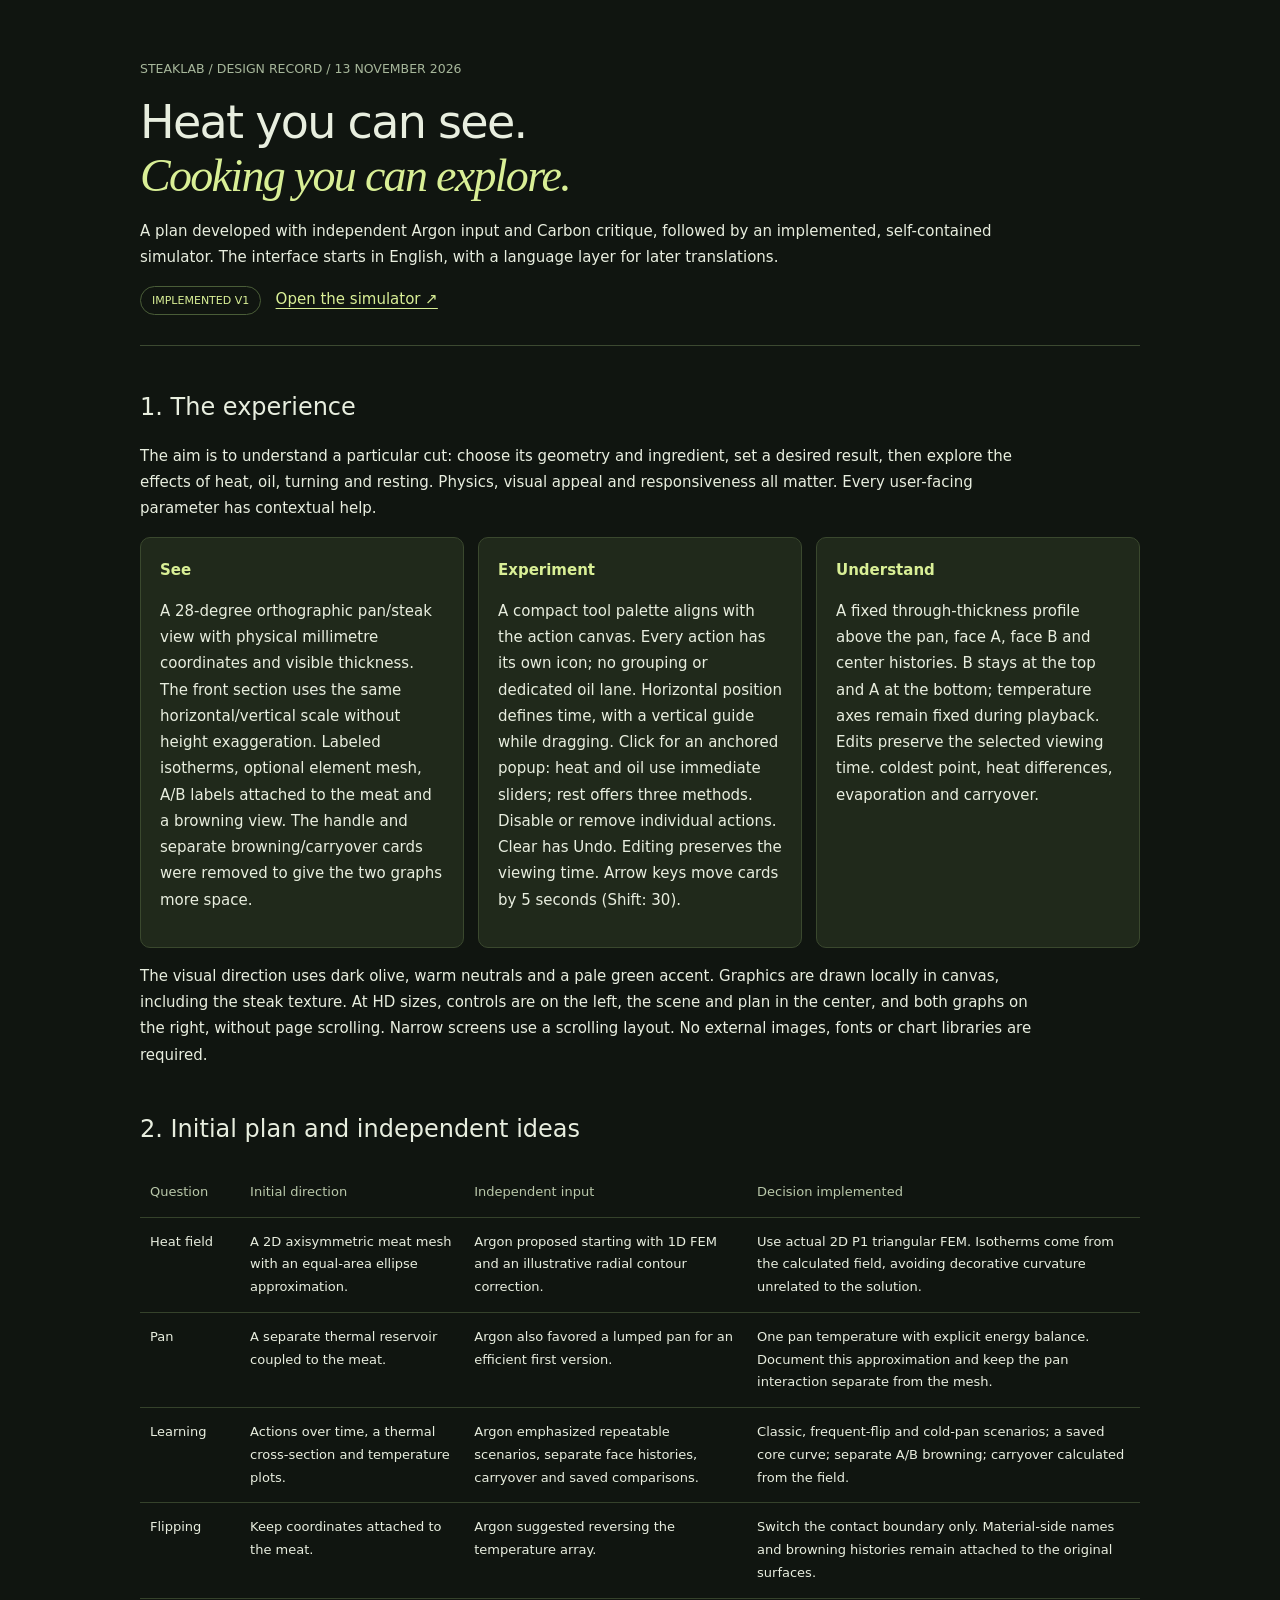
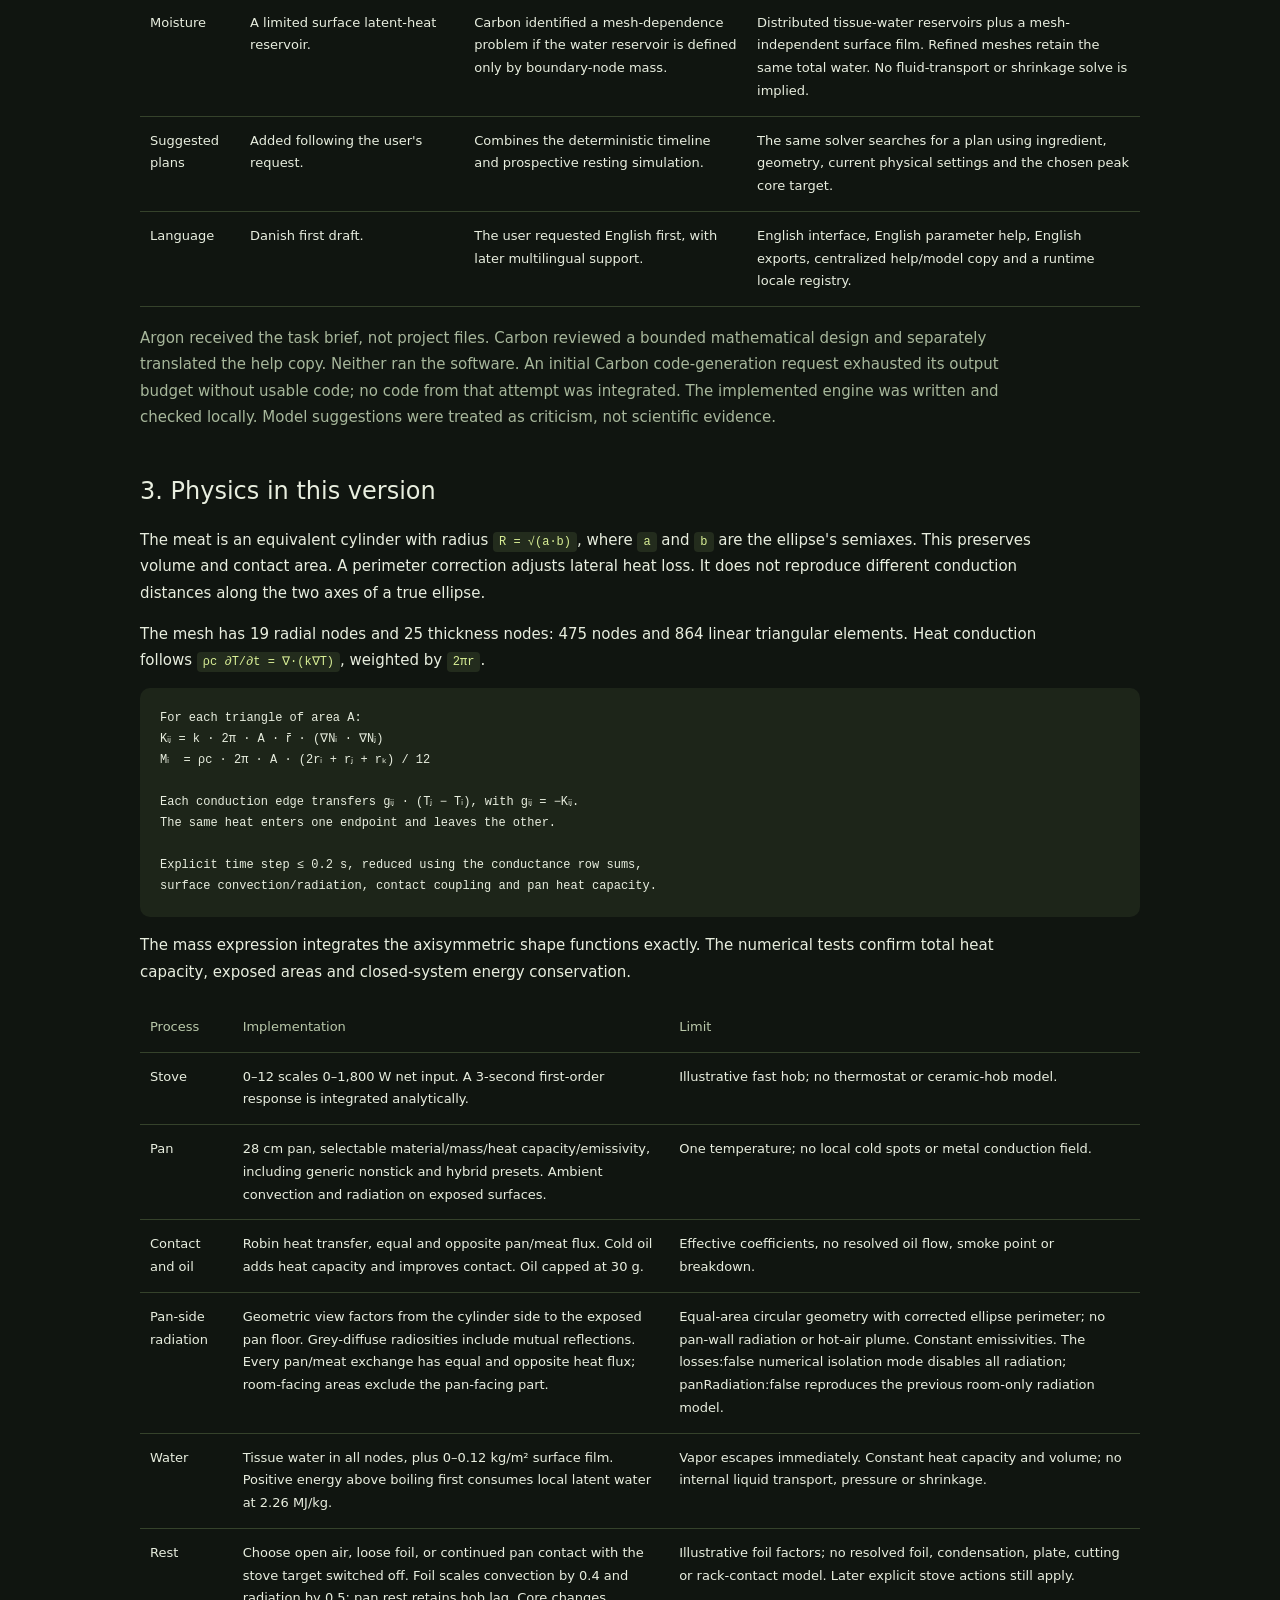
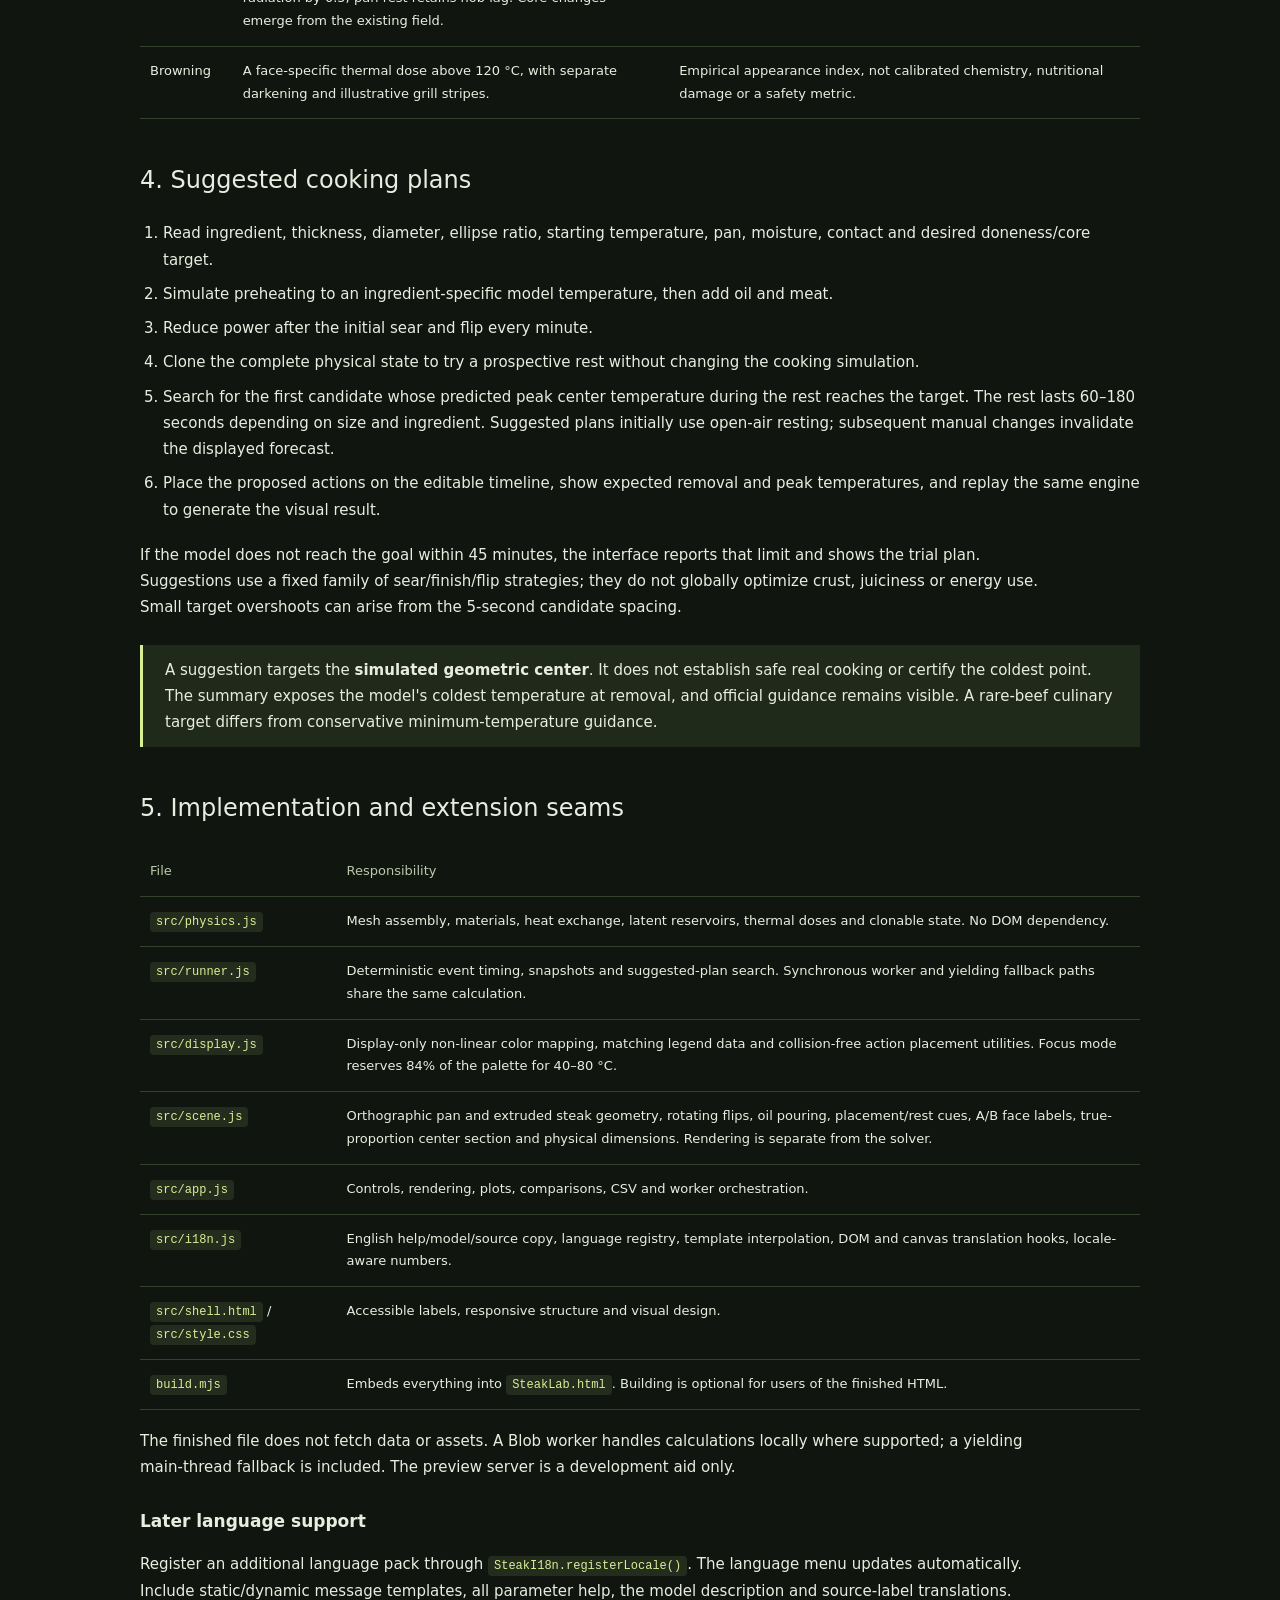
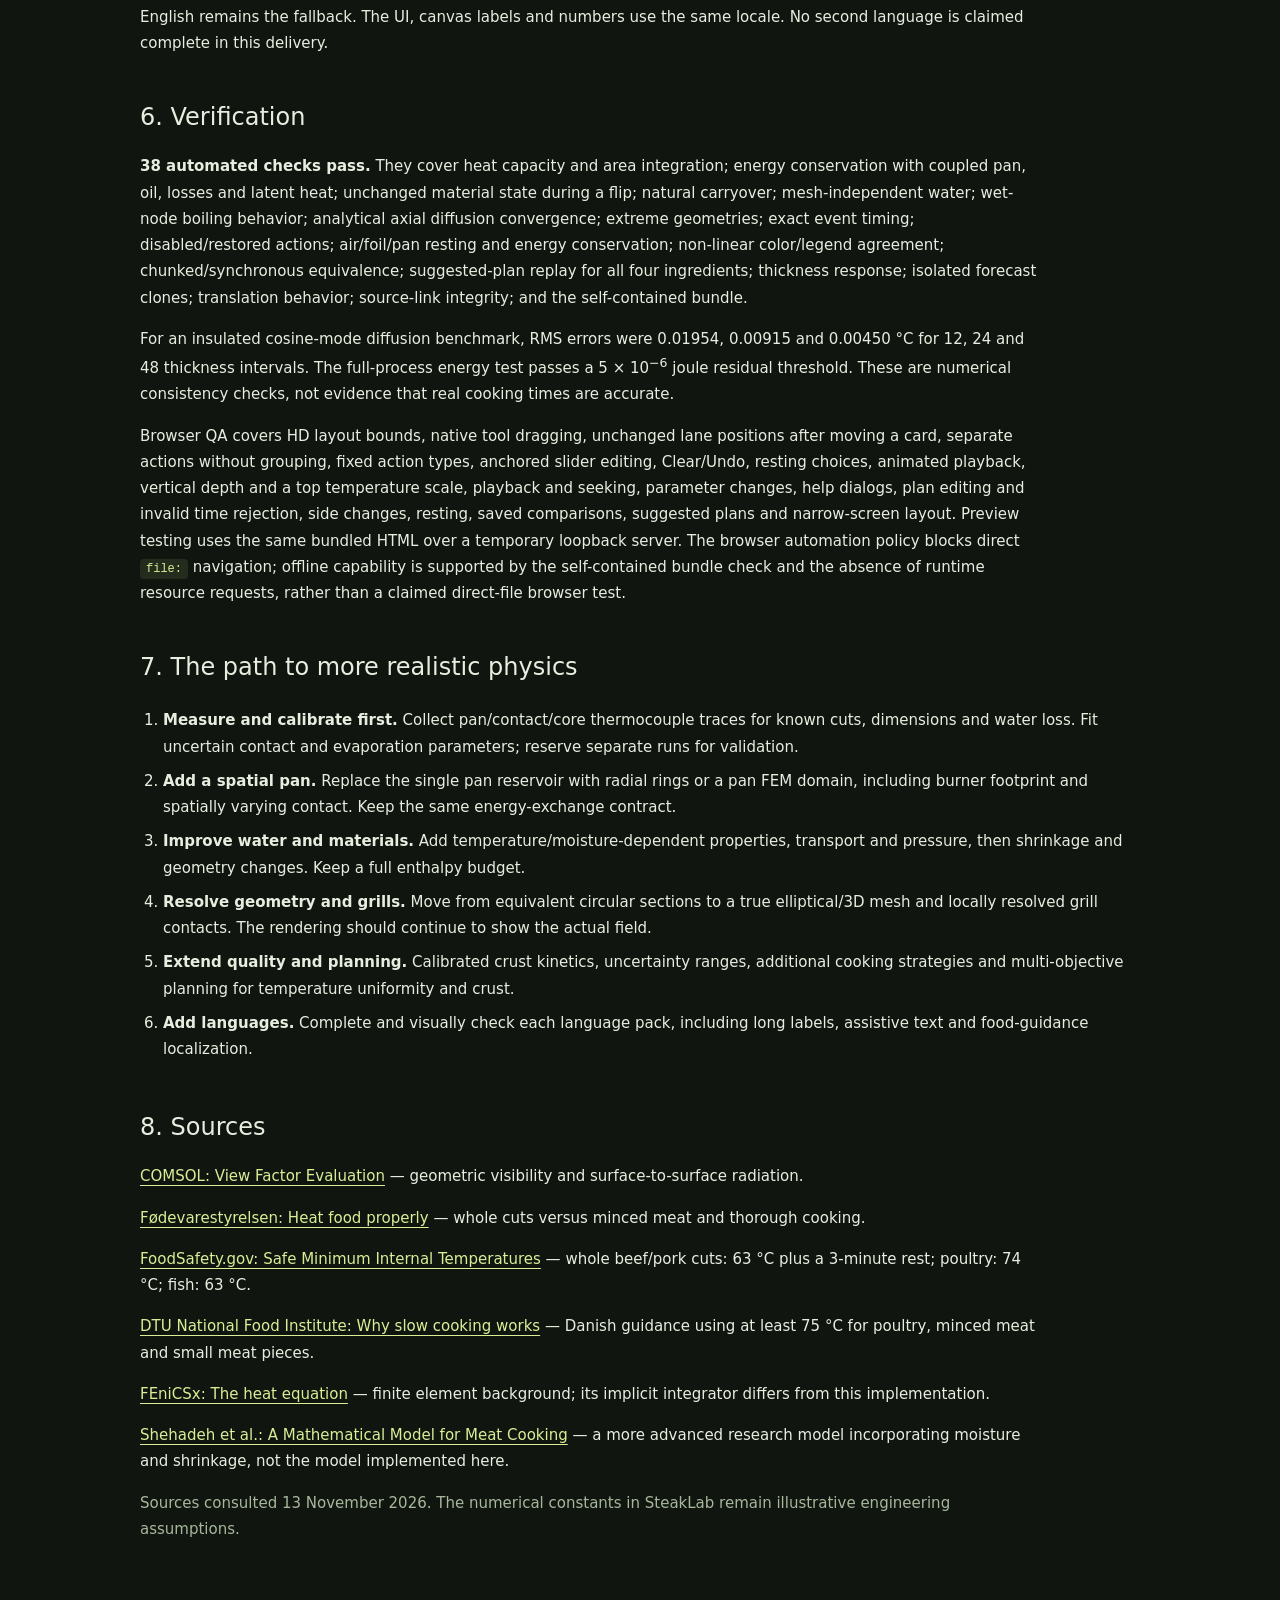
==== plan.html @ 3a6701ed "Publish SteakLab offline cooking simulator" ====
<!doctype html><html lang="en"><head><meta charset="utf-8"><meta name="viewport" content="width=device-width,initial-scale=1"><title>SteakLab — design and implementation plan</title><style>body{margin:0;background:#101510;color:#e8eedf;font:15px/1.75 system-ui,sans-serif}main{max-width:1000px;margin:auto;padding:55px 28px 80px}header{border-bottom:1px solid #3c4931;padding-bottom:30px;margin-bottom:35px}small,.muted{color:#a7b79b}h1{font-size:46px;line-height:1.15;font-weight:450;letter-spacing:-1.7px;margin:15px 0}h1 em{font-family:Georgia,serif;color:#d9ef96;font-weight:400}h2{margin:40px 0 12px;font-size:24px;font-weight:500}h3{font-size:17px;margin:26px 0 8px}a{color:#d9ef96;text-underline-offset:4px}p{max-width:900px}code{background:#232c1d;border-radius:4px;padding:3px 6px;color:#d9ef96;font-size:12px}pre{overflow:auto;background:#1d2519;padding:20px;border-radius:10px;font-size:12px}table{border-collapse:collapse;width:100%;margin:18px 0;font-size:13px}td,th{padding:13px 10px;border-bottom:1px solid #35422b;text-align:left;vertical-align:top}th{color:#b9c8aa;font-weight:500}ul,ol{padding-left:23px}li{padding:4px 0}.grid{display:grid;grid-template-columns:repeat(3,1fr);gap:14px}.tile{background:#20291b;border:1px solid #3a482e;border-radius:10px;padding:19px}.tile b{color:#d9ef96}.tag{display:inline-block;padding:4px 11px;border:1px solid #4a5d38;border-radius:20px;font-size:11px;color:#d9ef96}.callout{border-left:3px solid #d9ef96;padding:12px 22px;background:#202a1a;margin:24px 0}@media(max-width:650px){main{padding:30px 18px}h1{font-size:35px}.grid{grid-template-columns:1fr}table{font-size:11px}td,th{padding:10px 5px}}</style></head><body><main>
<header><small>STEAKLAB / DESIGN RECORD / 13 NOVEMBER 2026</small><h1>Heat you can see.<br><em>Cooking you can explore.</em></h1><p>A plan developed with independent Argon input and Carbon critique, followed by an implemented, self-contained simulator. The interface starts in English, with a language layer for later translations.</p><span class="tag">IMPLEMENTED V1</span> &nbsp; <a href="SteakLab.html">Open the simulator ↗</a></header>
<section><h2>1. The experience</h2><p>The aim is to understand a particular cut: choose its geometry and ingredient, set a desired result, then explore the effects of heat, oil, turning and resting. Physics, visual appeal and responsiveness all matter. Every user-facing parameter has contextual help.</p><div class="grid"><div class="tile"><b>See</b><p>A 28-degree orthographic pan/steak view with physical millimetre coordinates and visible thickness. The front section uses the same horizontal/vertical scale without height exaggeration. Labeled isotherms, optional element mesh, A/B labels attached to the meat and a browning view. The handle and separate browning/carryover cards were removed to give the two graphs more space.</p></div><div class="tile"><b>Experiment</b><p>A compact tool palette aligns with the action canvas. Every action has its own icon; no grouping or dedicated oil lane. Horizontal position defines time, with a vertical guide while dragging. Click for an anchored popup: heat and oil use immediate sliders; rest offers three methods. Disable or remove individual actions. Clear has Undo. Editing preserves the viewing time. Arrow keys move cards by 5 seconds (Shift: 30).</p></div><div class="tile"><b>Understand</b><p>A fixed through-thickness profile above the pan, face A, face B and center histories. B stays at the top and A at the bottom; temperature axes remain fixed during playback. Edits preserve the selected viewing time. coldest point, heat differences, evaporation and carryover.</p></div></div><p>The visual direction uses dark olive, warm neutrals and a pale green accent. Graphics are drawn locally in canvas, including the steak texture. At HD sizes, controls are on the left, the scene and plan in the center, and both graphs on the right, without page scrolling. Narrow screens use a scrolling layout. No external images, fonts or chart libraries are required.</p></section>
<section><h2>2. Initial plan and independent ideas</h2><table><thead><tr><th>Question</th><th>Initial direction</th><th>Independent input</th><th>Decision implemented</th></tr></thead><tbody><tr><td>Heat field</td><td>A 2D axisymmetric meat mesh with an equal-area ellipse approximation.</td><td>Argon proposed starting with 1D FEM and an illustrative radial contour correction.</td><td>Use actual 2D P1 triangular FEM. Isotherms come from the calculated field, avoiding decorative curvature unrelated to the solution.</td></tr><tr><td>Pan</td><td>A separate thermal reservoir coupled to the meat.</td><td>Argon also favored a lumped pan for an efficient first version.</td><td>One pan temperature with explicit energy balance. Document this approximation and keep the pan interaction separate from the mesh.</td></tr><tr><td>Learning</td><td>Actions over time, a thermal cross-section and temperature plots.</td><td>Argon emphasized repeatable scenarios, separate face histories, carryover and saved comparisons.</td><td>Classic, frequent-flip and cold-pan scenarios; a saved core curve; separate A/B browning; carryover calculated from the field.</td></tr><tr><td>Flipping</td><td>Keep coordinates attached to the meat.</td><td>Argon suggested reversing the temperature array.</td><td>Switch the contact boundary only. Material-side names and browning histories remain attached to the original surfaces.</td></tr><tr><td>Moisture</td><td>A limited surface latent-heat reservoir.</td><td>Carbon identified a mesh-dependence problem if the water reservoir is defined only by boundary-node mass.</td><td>Distributed tissue-water reservoirs plus a mesh-independent surface film. Refined meshes retain the same total water. No fluid-transport or shrinkage solve is implied.</td></tr><tr><td>Suggested plans</td><td>Added following the user's request.</td><td>Combines the deterministic timeline and prospective resting simulation.</td><td>The same solver searches for a plan using ingredient, geometry, current physical settings and the chosen peak core target.</td></tr><tr><td>Language</td><td>Danish first draft.</td><td>The user requested English first, with later multilingual support.</td><td>English interface, English parameter help, English exports, centralized help/model copy and a runtime locale registry.</td></tr></tbody></table><p class="muted">Argon received the task brief, not project files. Carbon reviewed a bounded mathematical design and separately translated the help copy. Neither ran the software. An initial Carbon code-generation request exhausted its output budget without usable code; no code from that attempt was integrated. The implemented engine was written and checked locally. Model suggestions were treated as criticism, not scientific evidence.</p></section>
<section><h2>3. Physics in this version</h2><p>The meat is an equivalent cylinder with radius <code>R = √(a·b)</code>, where <code>a</code> and <code>b</code> are the ellipse's semiaxes. This preserves volume and contact area. A perimeter correction adjusts lateral heat loss. It does not reproduce different conduction distances along the two axes of a true ellipse.</p><p>The mesh has 19 radial nodes and 25 thickness nodes: 475 nodes and 864 linear triangular elements. Heat conduction follows <code>ρc ∂T/∂t = ∇·(k∇T)</code>, weighted by <code>2πr</code>.</p><pre>For each triangle of area A:
Kᵢⱼ = k · 2π · A · r̄ · (∇Nᵢ · ∇Nⱼ)
Mᵢ  = ρc · 2π · A · (2rᵢ + rⱼ + rₖ) / 12

Each conduction edge transfers gᵢⱼ · (Tⱼ − Tᵢ), with gᵢⱼ = −Kᵢⱼ.
The same heat enters one endpoint and leaves the other.

Explicit time step ≤ 0.2 s, reduced using the conductance row sums,
surface convection/radiation, contact coupling and pan heat capacity.</pre><p>The mass expression integrates the axisymmetric shape functions exactly. The numerical tests confirm total heat capacity, exposed areas and closed-system energy conservation.</p><table><thead><tr><th>Process</th><th>Implementation</th><th>Limit</th></tr></thead><tbody><tr><td>Stove</td><td>0–12 scales 0–1,800 W net input. A 3-second first-order response is integrated analytically.</td><td>Illustrative fast hob; no thermostat or ceramic-hob model.</td></tr><tr><td>Pan</td><td>28 cm pan, selectable material/mass/heat capacity/emissivity, including generic nonstick and hybrid presets. Ambient convection and radiation on exposed surfaces.</td><td>One temperature; no local cold spots or metal conduction field.</td></tr><tr><td>Contact and oil</td><td>Robin heat transfer, equal and opposite pan/meat flux. Cold oil adds heat capacity and improves contact. Oil capped at 30 g.</td><td>Effective coefficients, no resolved oil flow, smoke point or breakdown.</td></tr><tr><td>Pan-side radiation</td><td>Geometric view factors from the cylinder side to the exposed pan floor. Grey-diffuse radiosities include mutual reflections. Every pan/meat exchange has equal and opposite heat flux; room-facing areas exclude the pan-facing part.</td><td>Equal-area circular geometry with corrected ellipse perimeter; no pan-wall radiation or hot-air plume. Constant emissivities. The losses:false numerical isolation mode disables all radiation; panRadiation:false reproduces the previous room-only radiation model.</td></tr><tr><td>Water</td><td>Tissue water in all nodes, plus 0–0.12 kg/m² surface film. Positive energy above boiling first consumes local latent water at 2.26 MJ/kg.</td><td>Vapor escapes immediately. Constant heat capacity and volume; no internal liquid transport, pressure or shrinkage.</td></tr><tr><td>Rest</td><td>Choose open air, loose foil, or continued pan contact with the stove target switched off. Foil scales convection by 0.4 and radiation by 0.5; pan rest retains hob lag. Core changes emerge from the existing field.</td><td>Illustrative foil factors; no resolved foil, condensation, plate, cutting or rack-contact model. Later explicit stove actions still apply.</td></tr><tr><td>Browning</td><td>A face-specific thermal dose above 120 °C, with separate darkening and illustrative grill stripes.</td><td>Empirical appearance index, not calibrated chemistry, nutritional damage or a safety metric.</td></tr></tbody></table></section>
<section><h2>4. Suggested cooking plans</h2><ol><li>Read ingredient, thickness, diameter, ellipse ratio, starting temperature, pan, moisture, contact and desired doneness/core target.</li><li>Simulate preheating to an ingredient-specific model temperature, then add oil and meat.</li><li>Reduce power after the initial sear and flip every minute.</li><li>Clone the complete physical state to try a prospective rest without changing the cooking simulation.</li><li>Search for the first candidate whose predicted peak center temperature during the rest reaches the target. The rest lasts 60–180 seconds depending on size and ingredient. Suggested plans initially use open-air resting; subsequent manual changes invalidate the displayed forecast.</li><li>Place the proposed actions on the editable timeline, show expected removal and peak temperatures, and replay the same engine to generate the visual result.</li></ol><p>If the model does not reach the goal within 45 minutes, the interface reports that limit and shows the trial plan. Suggestions use a fixed family of sear/finish/flip strategies; they do not globally optimize crust, juiciness or energy use. Small target overshoots can arise from the 5-second candidate spacing.</p><div class="callout">A suggestion targets the <b>simulated geometric center</b>. It does not establish safe real cooking or certify the coldest point. The summary exposes the model's coldest temperature at removal, and official guidance remains visible. A rare-beef culinary target differs from conservative minimum-temperature guidance.</div></section>
<section><h2>5. Implementation and extension seams</h2><table><tr><th>File</th><th>Responsibility</th></tr><tr><td><code>src/physics.js</code></td><td>Mesh assembly, materials, heat exchange, latent reservoirs, thermal doses and clonable state. No DOM dependency.</td></tr><tr><td><code>src/runner.js</code></td><td>Deterministic event timing, snapshots and suggested-plan search. Synchronous worker and yielding fallback paths share the same calculation.</td></tr><tr><td><code>src/display.js</code></td><td>Display-only non-linear color mapping, matching legend data and collision-free action placement utilities. Focus mode reserves 84% of the palette for 40–80 °C.</td></tr><tr><td><code>src/scene.js</code></td><td>Orthographic pan and extruded steak geometry, rotating flips, oil pouring, placement/rest cues, A/B face labels, true-proportion center section and physical dimensions. Rendering is separate from the solver.</td></tr><tr><td><code>src/app.js</code></td><td>Controls, rendering, plots, comparisons, CSV and worker orchestration.</td></tr><tr><td><code>src/i18n.js</code></td><td>English help/model/source copy, language registry, template interpolation, DOM and canvas translation hooks, locale-aware numbers.</td></tr><tr><td><code>src/shell.html</code> / <code>src/style.css</code></td><td>Accessible labels, responsive structure and visual design.</td></tr><tr><td><code>build.mjs</code></td><td>Embeds everything into <code>SteakLab.html</code>. Building is optional for users of the finished HTML.</td></tr></table><p>The finished file does not fetch data or assets. A Blob worker handles calculations locally where supported; a yielding main-thread fallback is included. The preview server is a development aid only.</p><h3>Later language support</h3><p>Register an additional language pack through <code>SteakI18n.registerLocale()</code>. The language menu updates automatically. Include static/dynamic message templates, all parameter help, the model description and source-label translations. English remains the fallback. The UI, canvas labels and numbers use the same locale. No second language is claimed complete in this delivery.</p></section>
<section><h2>6. Verification</h2><p><b>38 automated checks pass.</b> They cover heat capacity and area integration; energy conservation with coupled pan, oil, losses and latent heat; unchanged material state during a flip; natural carryover; mesh-independent water; wet-node boiling behavior; analytical axial diffusion convergence; extreme geometries; exact event timing; disabled/restored actions; air/foil/pan resting and energy conservation; non-linear color/legend agreement; chunked/synchronous equivalence; suggested-plan replay for all four ingredients; thickness response; isolated forecast clones; translation behavior; source-link integrity; and the self-contained bundle.</p><p>For an insulated cosine-mode diffusion benchmark, RMS errors were 0.01954, 0.00915 and 0.00450 °C for 12, 24 and 48 thickness intervals. The full-process energy test passes a 5 × 10<sup>−6</sup> joule residual threshold. These are numerical consistency checks, not evidence that real cooking times are accurate.</p><p>Browser QA covers HD layout bounds, native tool dragging, unchanged lane positions after moving a card, separate actions without grouping, fixed action types, anchored slider editing, Clear/Undo, resting choices, animated playback, vertical depth and a top temperature scale, playback and seeking, parameter changes, help dialogs, plan editing and invalid time rejection, side changes, resting, saved comparisons, suggested plans and narrow-screen layout. Preview testing uses the same bundled HTML over a temporary loopback server. The browser automation policy blocks direct <code>file:</code> navigation; offline capability is supported by the self-contained bundle check and the absence of runtime resource requests, rather than a claimed direct-file browser test.</p></section>
<section><h2>7. The path to more realistic physics</h2><ol><li><b>Measure and calibrate first.</b> Collect pan/contact/core thermocouple traces for known cuts, dimensions and water loss. Fit uncertain contact and evaporation parameters; reserve separate runs for validation.</li><li><b>Add a spatial pan.</b> Replace the single pan reservoir with radial rings or a pan FEM domain, including burner footprint and spatially varying contact. Keep the same energy-exchange contract.</li><li><b>Improve water and materials.</b> Add temperature/moisture-dependent properties, transport and pressure, then shrinkage and geometry changes. Keep a full enthalpy budget.</li><li><b>Resolve geometry and grills.</b> Move from equivalent circular sections to a true elliptical/3D mesh and locally resolved grill contacts. The rendering should continue to show the actual field.</li><li><b>Extend quality and planning.</b> Calibrated crust kinetics, uncertainty ranges, additional cooking strategies and multi-objective planning for temperature uniformity and crust.</li><li><b>Add languages.</b> Complete and visually check each language pack, including long labels, assistive text and food-guidance localization.</li></ol></section>
<section><h2>8. Sources</h2><p><a href="https://doc.comsol.com/6.4/doc/com.comsol.help.heat/heat_ug_theory.07.056.html">COMSOL: View Factor Evaluation</a> — geometric visibility and surface-to-surface radiation.</p><p><a href="https://www.foedevarestyrelsen.dk/kost-og-foedevarer/alt-om-mad/god-koekkenhygiejne/fem-raad-til-god-koekkenhygiejne/varm-mad-ordentligt-op">Fødevarestyrelsen: Heat food properly</a> — whole cuts versus minced meat and thorough cooking.</p><p><a href="https://www.foodsafety.gov/food-safety-charts/safe-minimum-internal-temperatures">FoodSafety.gov: Safe Minimum Internal Temperatures</a> — whole beef/pork cuts: 63 °C plus a 3-minute rest; poultry: 74 °C; fish: 63 °C.</p><p><a href="https://www.food.dtu.dk/nyheder/nyhed?id=9bfa54ee-c186-4b32-8d5d-ffa1cf05055f">DTU National Food Institute: Why slow cooking works</a> — Danish guidance using at least 75 °C for poultry, minced meat and small meat pieces.</p><p><a href="https://jsdokken.com/dolfinx-tutorial/main/chapter2/heat_equation.html">FEniCSx: The heat equation</a> — finite element background; its implicit integrator differs from this implementation.</p><p><a href="https://arxiv.org/abs/1908.10787">Shehadeh et al.: A Mathematical Model for Meat Cooking</a> — a more advanced research model incorporating moisture and shrinkage, not the model implemented here.</p><p class="muted">Sources consulted 13 November 2026. The numerical constants in SteakLab remain illustrative engineering assumptions.</p></section>
</main></body></html>
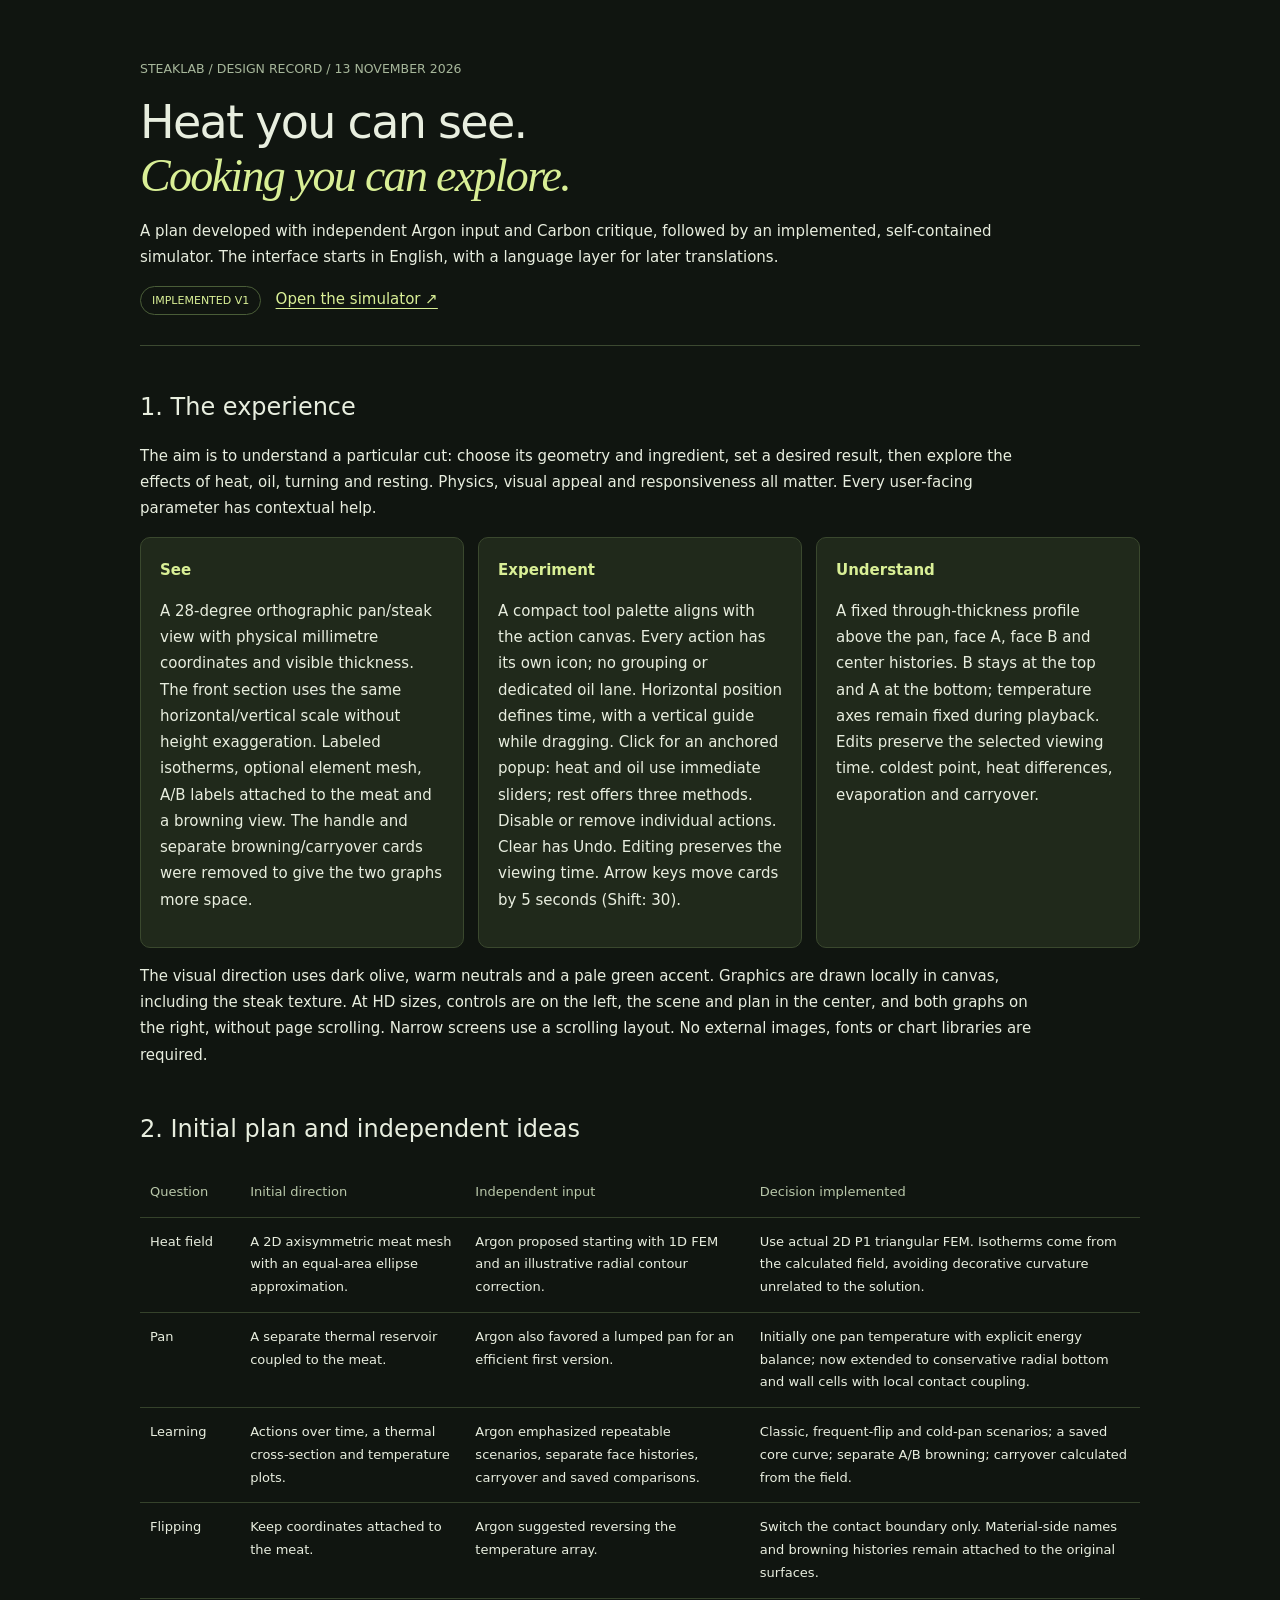
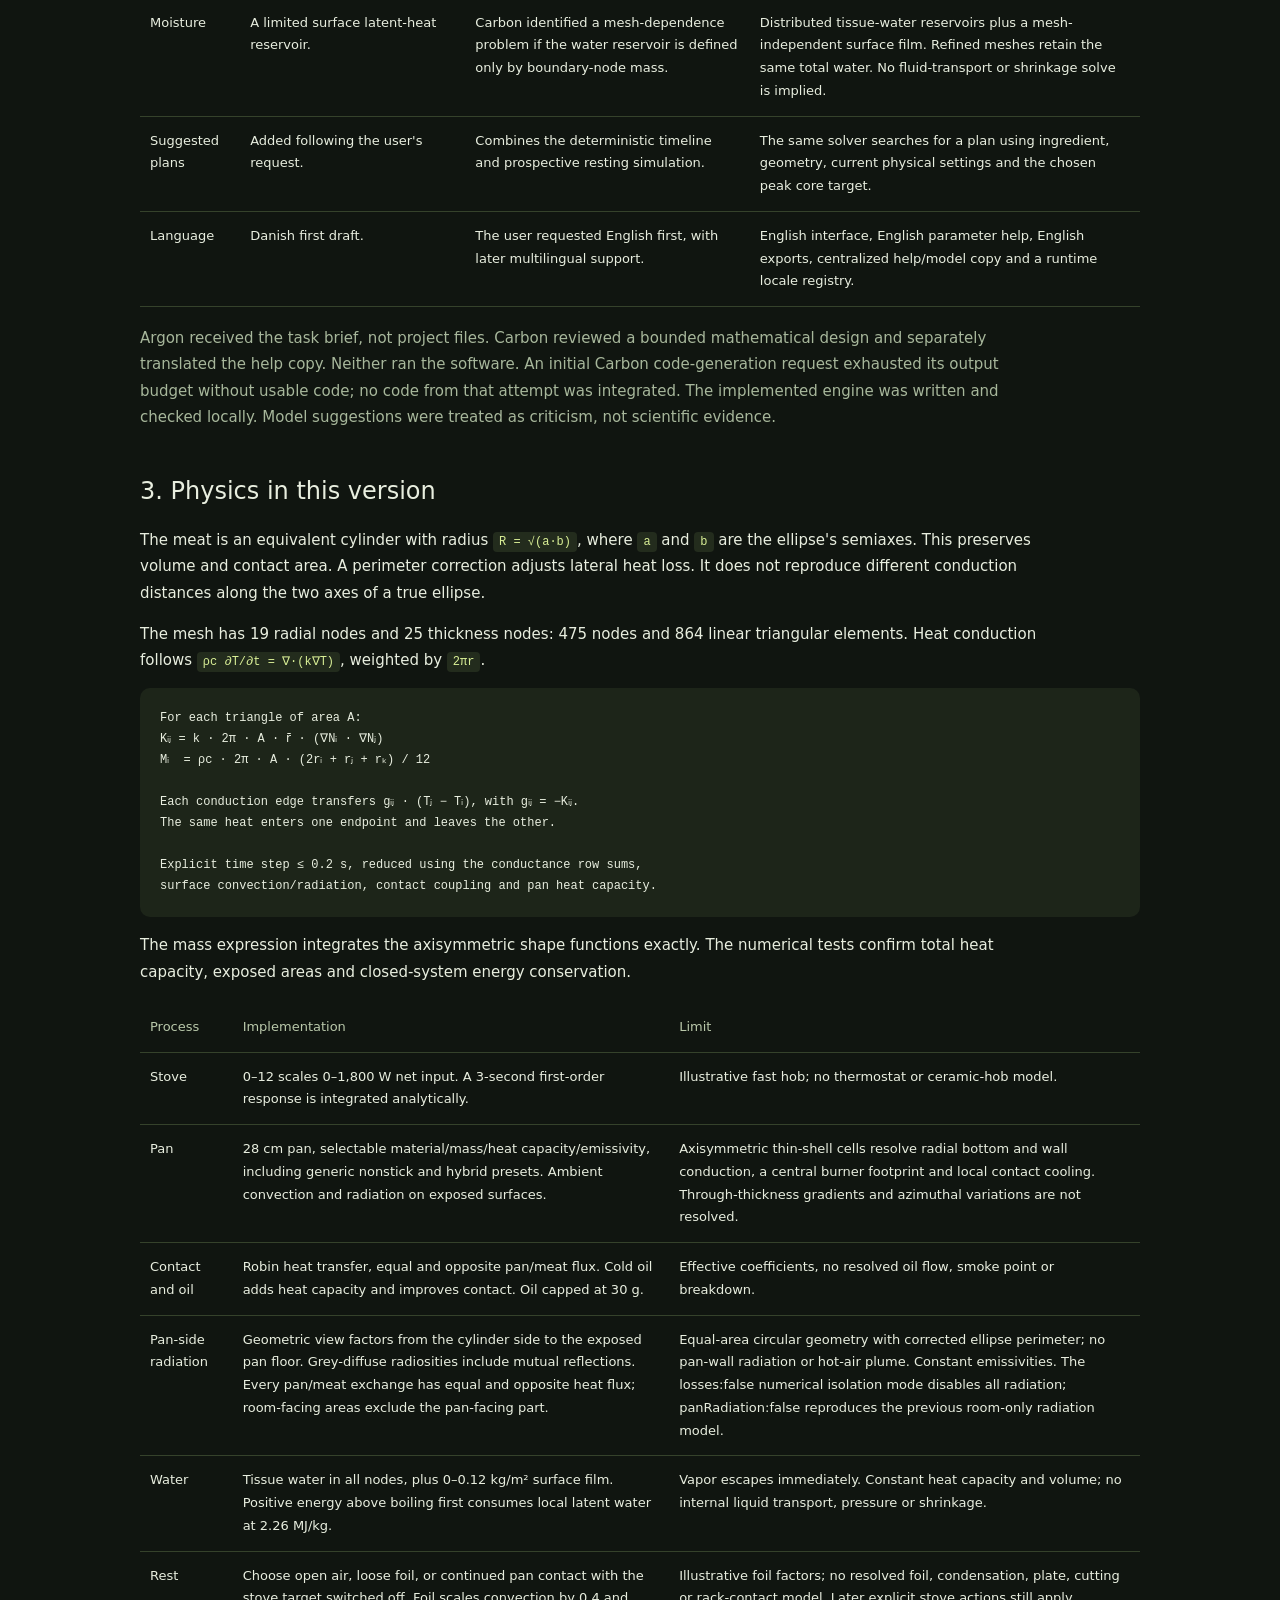
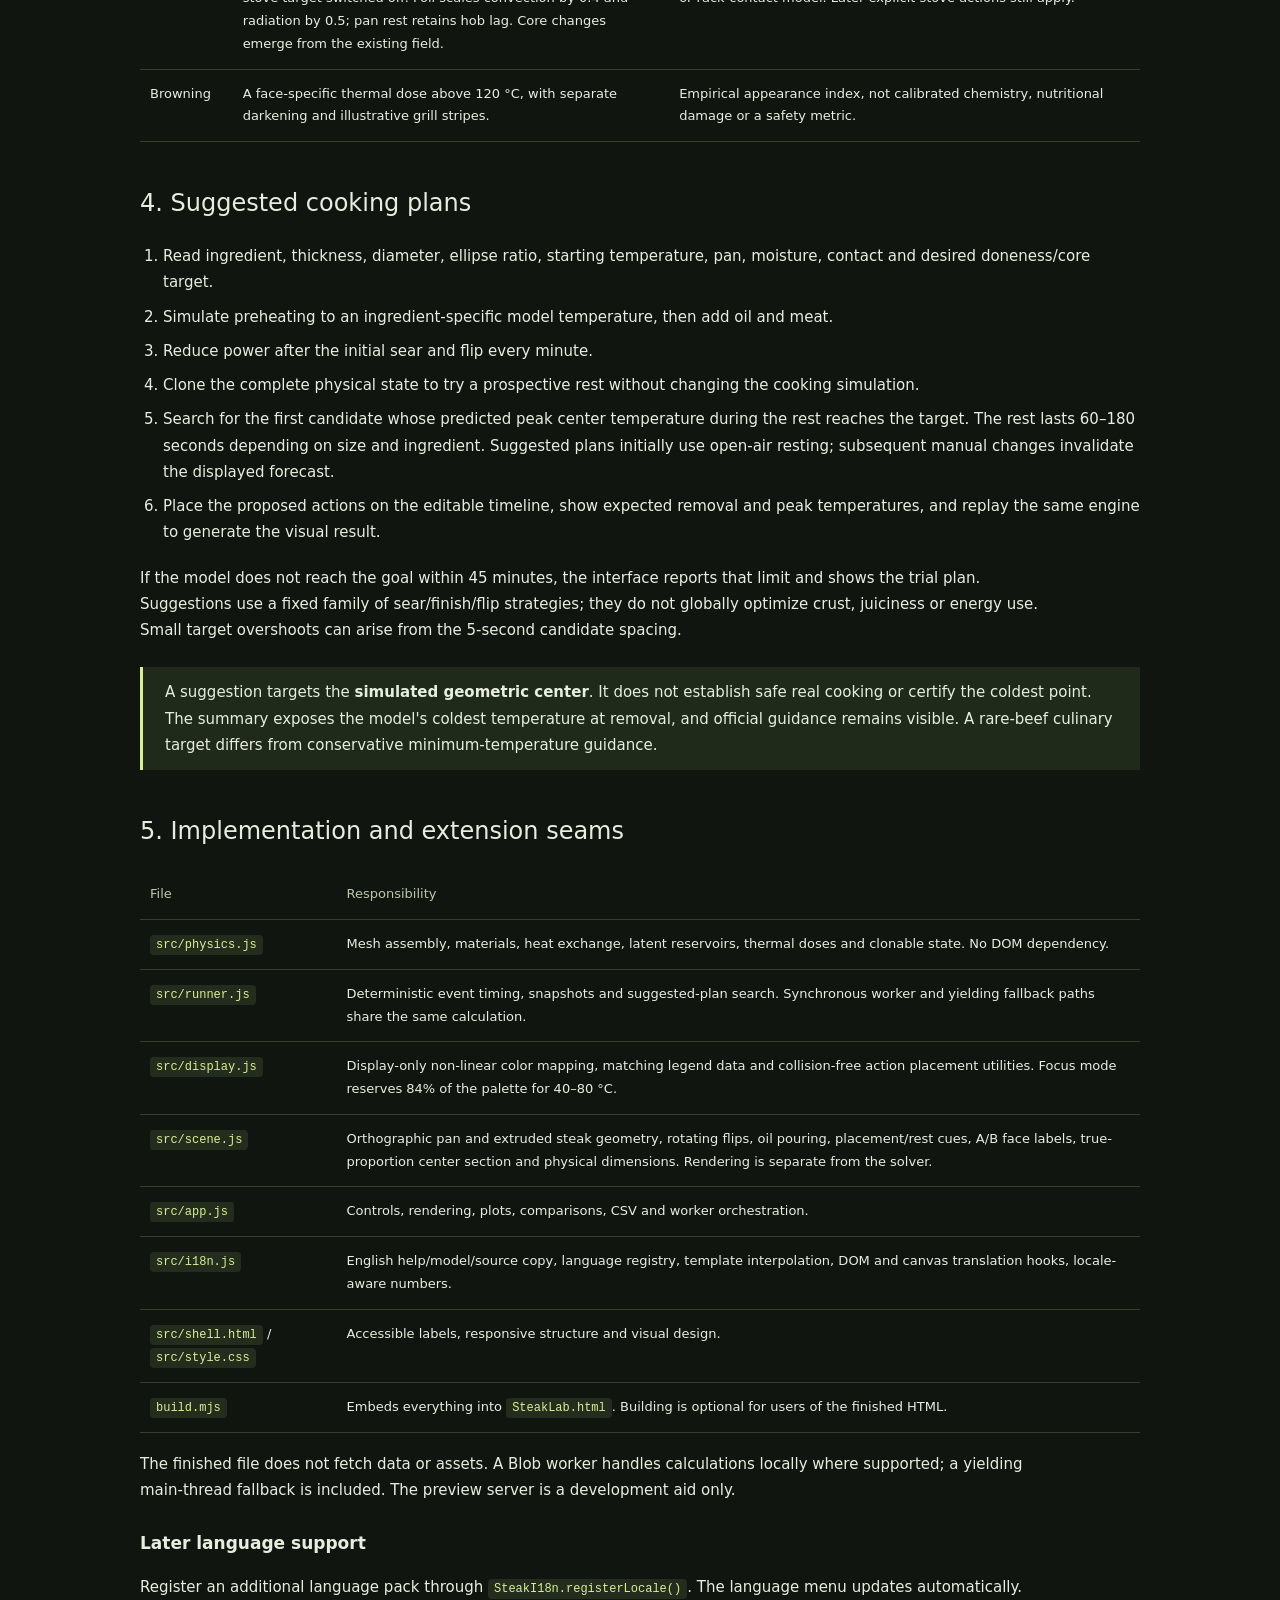
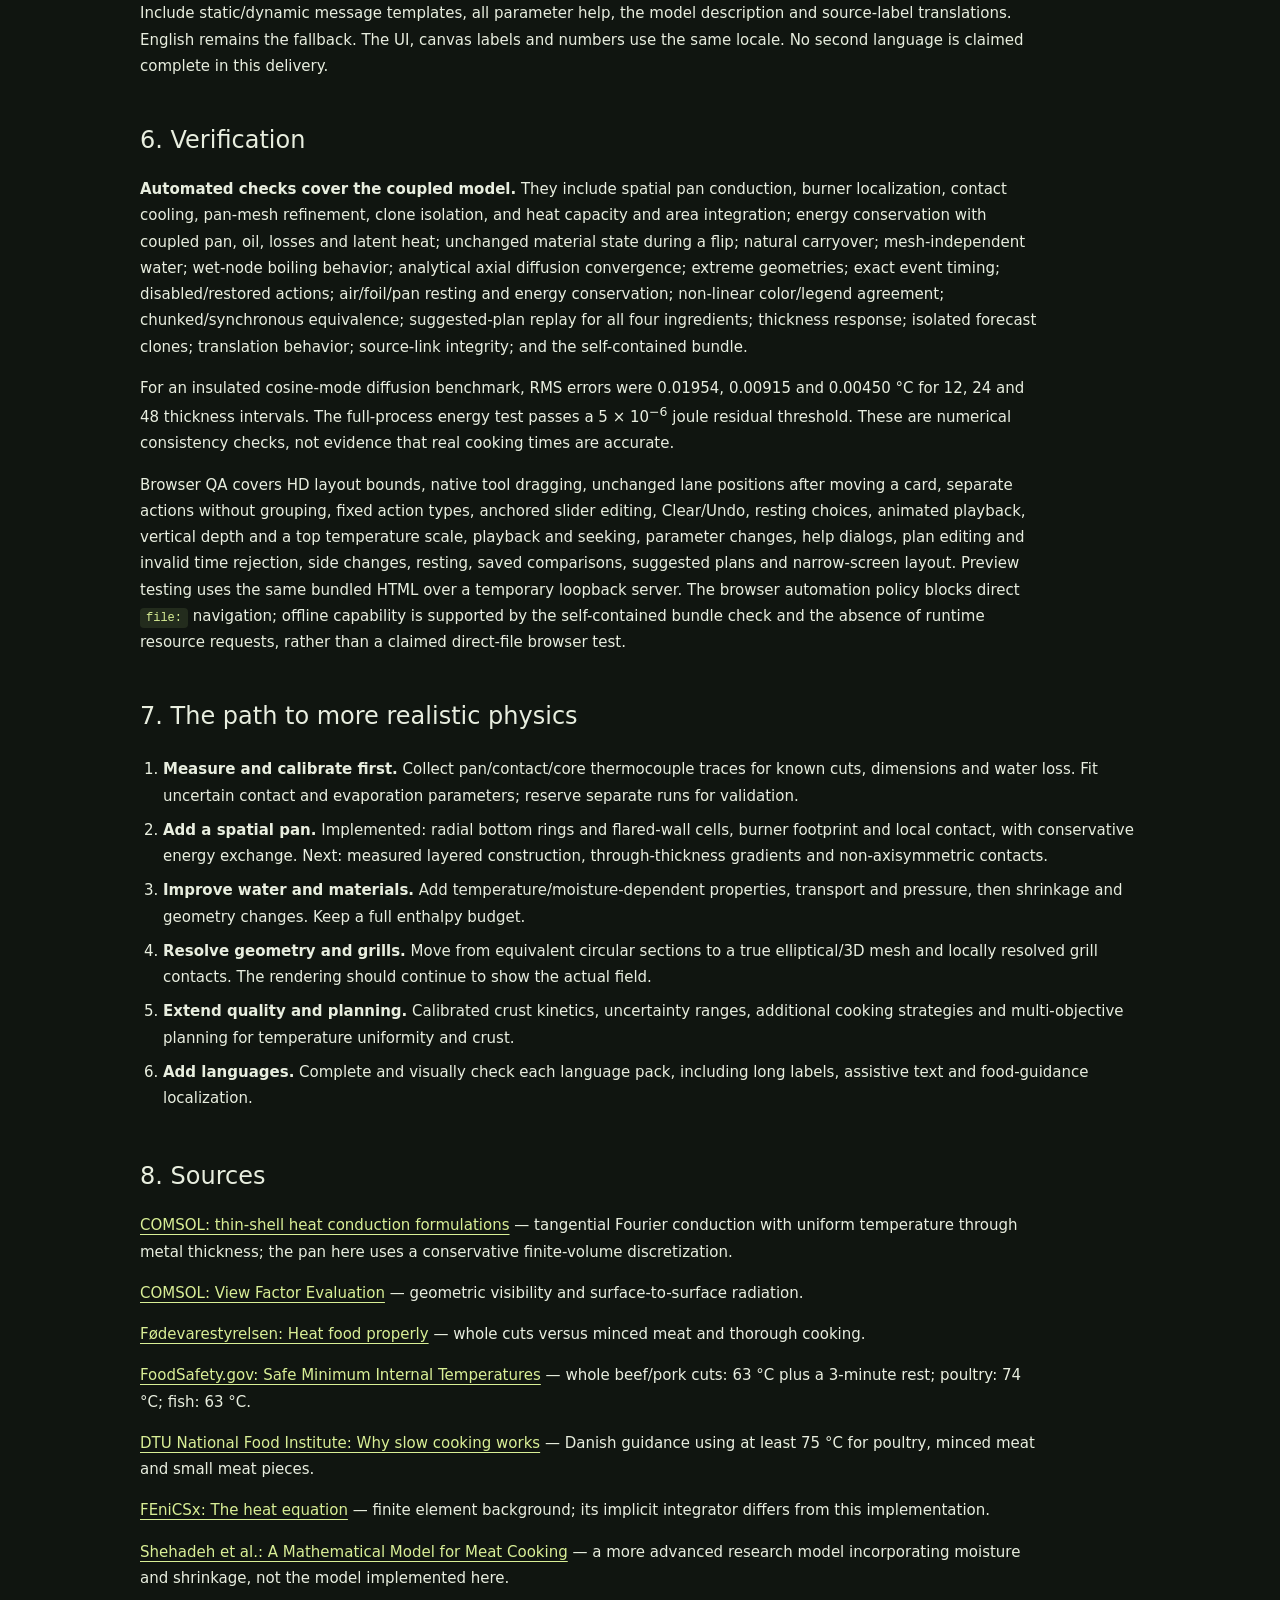
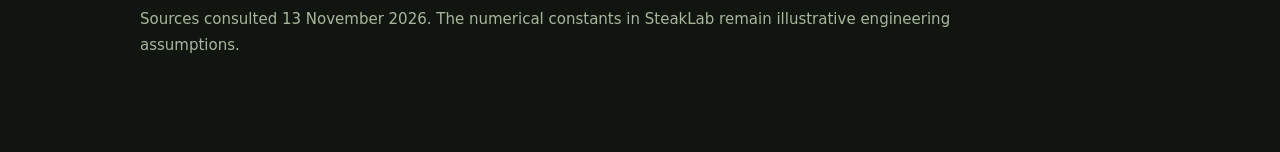
==== commit 275f4697: "Model spatial pan conduction and local meat cooling" ====
--- a/plan.html
+++ b/plan.html
@@ -1,7 +1,7 @@
 <!doctype html><html lang="en"><head><meta charset="utf-8"><meta name="viewport" content="width=device-width,initial-scale=1"><title>SteakLab — design and implementation plan</title><style>body{margin:0;background:#101510;color:#e8eedf;font:15px/1.75 system-ui,sans-serif}main{max-width:1000px;margin:auto;padding:55px 28px 80px}header{border-bottom:1px solid #3c4931;padding-bottom:30px;margin-bottom:35px}small,.muted{color:#a7b79b}h1{font-size:46px;line-height:1.15;font-weight:450;letter-spacing:-1.7px;margin:15px 0}h1 em{font-family:Georgia,serif;color:#d9ef96;font-weight:400}h2{margin:40px 0 12px;font-size:24px;font-weight:500}h3{font-size:17px;margin:26px 0 8px}a{color:#d9ef96;text-underline-offset:4px}p{max-width:900px}code{background:#232c1d;border-radius:4px;padding:3px 6px;color:#d9ef96;font-size:12px}pre{overflow:auto;background:#1d2519;padding:20px;border-radius:10px;font-size:12px}table{border-collapse:collapse;width:100%;margin:18px 0;font-size:13px}td,th{padding:13px 10px;border-bottom:1px solid #35422b;text-align:left;vertical-align:top}th{color:#b9c8aa;font-weight:500}ul,ol{padding-left:23px}li{padding:4px 0}.grid{display:grid;grid-template-columns:repeat(3,1fr);gap:14px}.tile{background:#20291b;border:1px solid #3a482e;border-radius:10px;padding:19px}.tile b{color:#d9ef96}.tag{display:inline-block;padding:4px 11px;border:1px solid #4a5d38;border-radius:20px;font-size:11px;color:#d9ef96}.callout{border-left:3px solid #d9ef96;padding:12px 22px;background:#202a1a;margin:24px 0}@media(max-width:650px){main{padding:30px 18px}h1{font-size:35px}.grid{grid-template-columns:1fr}table{font-size:11px}td,th{padding:10px 5px}}</style></head><body><main>
 <header><small>STEAKLAB / DESIGN RECORD / 13 NOVEMBER 2026</small><h1>Heat you can see.<br><em>Cooking you can explore.</em></h1><p>A plan developed with independent Argon input and Carbon critique, followed by an implemented, self-contained simulator. The interface starts in English, with a language layer for later translations.</p><span class="tag">IMPLEMENTED V1</span> &nbsp; <a href="SteakLab.html">Open the simulator ↗</a></header>
 <section><h2>1. The experience</h2><p>The aim is to understand a particular cut: choose its geometry and ingredient, set a desired result, then explore the effects of heat, oil, turning and resting. Physics, visual appeal and responsiveness all matter. Every user-facing parameter has contextual help.</p><div class="grid"><div class="tile"><b>See</b><p>A 28-degree orthographic pan/steak view with physical millimetre coordinates and visible thickness. The front section uses the same horizontal/vertical scale without height exaggeration. Labeled isotherms, optional element mesh, A/B labels attached to the meat and a browning view. The handle and separate browning/carryover cards were removed to give the two graphs more space.</p></div><div class="tile"><b>Experiment</b><p>A compact tool palette aligns with the action canvas. Every action has its own icon; no grouping or dedicated oil lane. Horizontal position defines time, with a vertical guide while dragging. Click for an anchored popup: heat and oil use immediate sliders; rest offers three methods. Disable or remove individual actions. Clear has Undo. Editing preserves the viewing time. Arrow keys move cards by 5 seconds (Shift: 30).</p></div><div class="tile"><b>Understand</b><p>A fixed through-thickness profile above the pan, face A, face B and center histories. B stays at the top and A at the bottom; temperature axes remain fixed during playback. Edits preserve the selected viewing time. coldest point, heat differences, evaporation and carryover.</p></div></div><p>The visual direction uses dark olive, warm neutrals and a pale green accent. Graphics are drawn locally in canvas, including the steak texture. At HD sizes, controls are on the left, the scene and plan in the center, and both graphs on the right, without page scrolling. Narrow screens use a scrolling layout. No external images, fonts or chart libraries are required.</p></section>
-<section><h2>2. Initial plan and independent ideas</h2><table><thead><tr><th>Question</th><th>Initial direction</th><th>Independent input</th><th>Decision implemented</th></tr></thead><tbody><tr><td>Heat field</td><td>A 2D axisymmetric meat mesh with an equal-area ellipse approximation.</td><td>Argon proposed starting with 1D FEM and an illustrative radial contour correction.</td><td>Use actual 2D P1 triangular FEM. Isotherms come from the calculated field, avoiding decorative curvature unrelated to the solution.</td></tr><tr><td>Pan</td><td>A separate thermal reservoir coupled to the meat.</td><td>Argon also favored a lumped pan for an efficient first version.</td><td>One pan temperature with explicit energy balance. Document this approximation and keep the pan interaction separate from the mesh.</td></tr><tr><td>Learning</td><td>Actions over time, a thermal cross-section and temperature plots.</td><td>Argon emphasized repeatable scenarios, separate face histories, carryover and saved comparisons.</td><td>Classic, frequent-flip and cold-pan scenarios; a saved core curve; separate A/B browning; carryover calculated from the field.</td></tr><tr><td>Flipping</td><td>Keep coordinates attached to the meat.</td><td>Argon suggested reversing the temperature array.</td><td>Switch the contact boundary only. Material-side names and browning histories remain attached to the original surfaces.</td></tr><tr><td>Moisture</td><td>A limited surface latent-heat reservoir.</td><td>Carbon identified a mesh-dependence problem if the water reservoir is defined only by boundary-node mass.</td><td>Distributed tissue-water reservoirs plus a mesh-independent surface film. Refined meshes retain the same total water. No fluid-transport or shrinkage solve is implied.</td></tr><tr><td>Suggested plans</td><td>Added following the user's request.</td><td>Combines the deterministic timeline and prospective resting simulation.</td><td>The same solver searches for a plan using ingredient, geometry, current physical settings and the chosen peak core target.</td></tr><tr><td>Language</td><td>Danish first draft.</td><td>The user requested English first, with later multilingual support.</td><td>English interface, English parameter help, English exports, centralized help/model copy and a runtime locale registry.</td></tr></tbody></table><p class="muted">Argon received the task brief, not project files. Carbon reviewed a bounded mathematical design and separately translated the help copy. Neither ran the software. An initial Carbon code-generation request exhausted its output budget without usable code; no code from that attempt was integrated. The implemented engine was written and checked locally. Model suggestions were treated as criticism, not scientific evidence.</p></section>
+<section><h2>2. Initial plan and independent ideas</h2><table><thead><tr><th>Question</th><th>Initial direction</th><th>Independent input</th><th>Decision implemented</th></tr></thead><tbody><tr><td>Heat field</td><td>A 2D axisymmetric meat mesh with an equal-area ellipse approximation.</td><td>Argon proposed starting with 1D FEM and an illustrative radial contour correction.</td><td>Use actual 2D P1 triangular FEM. Isotherms come from the calculated field, avoiding decorative curvature unrelated to the solution.</td></tr><tr><td>Pan</td><td>A separate thermal reservoir coupled to the meat.</td><td>Argon also favored a lumped pan for an efficient first version.</td><td>Initially one pan temperature with explicit energy balance; now extended to conservative radial bottom and wall cells with local contact coupling.</td></tr><tr><td>Learning</td><td>Actions over time, a thermal cross-section and temperature plots.</td><td>Argon emphasized repeatable scenarios, separate face histories, carryover and saved comparisons.</td><td>Classic, frequent-flip and cold-pan scenarios; a saved core curve; separate A/B browning; carryover calculated from the field.</td></tr><tr><td>Flipping</td><td>Keep coordinates attached to the meat.</td><td>Argon suggested reversing the temperature array.</td><td>Switch the contact boundary only. Material-side names and browning histories remain attached to the original surfaces.</td></tr><tr><td>Moisture</td><td>A limited surface latent-heat reservoir.</td><td>Carbon identified a mesh-dependence problem if the water reservoir is defined only by boundary-node mass.</td><td>Distributed tissue-water reservoirs plus a mesh-independent surface film. Refined meshes retain the same total water. No fluid-transport or shrinkage solve is implied.</td></tr><tr><td>Suggested plans</td><td>Added following the user's request.</td><td>Combines the deterministic timeline and prospective resting simulation.</td><td>The same solver searches for a plan using ingredient, geometry, current physical settings and the chosen peak core target.</td></tr><tr><td>Language</td><td>Danish first draft.</td><td>The user requested English first, with later multilingual support.</td><td>English interface, English parameter help, English exports, centralized help/model copy and a runtime locale registry.</td></tr></tbody></table><p class="muted">Argon received the task brief, not project files. Carbon reviewed a bounded mathematical design and separately translated the help copy. Neither ran the software. An initial Carbon code-generation request exhausted its output budget without usable code; no code from that attempt was integrated. The implemented engine was written and checked locally. Model suggestions were treated as criticism, not scientific evidence.</p></section>
 <section><h2>3. Physics in this version</h2><p>The meat is an equivalent cylinder with radius <code>R = √(a·b)</code>, where <code>a</code> and <code>b</code> are the ellipse's semiaxes. This preserves volume and contact area. A perimeter correction adjusts lateral heat loss. It does not reproduce different conduction distances along the two axes of a true ellipse.</p><p>The mesh has 19 radial nodes and 25 thickness nodes: 475 nodes and 864 linear triangular elements. Heat conduction follows <code>ρc ∂T/∂t = ∇·(k∇T)</code>, weighted by <code>2πr</code>.</p><pre>For each triangle of area A:
 Kᵢⱼ = k · 2π · A · r̄ · (∇Nᵢ · ∇Nⱼ)
 Mᵢ  = ρc · 2π · A · (2rᵢ + rⱼ + rₖ) / 12
@@ -10,10 +10,10 @@
 The same heat enters one endpoint and leaves the other.
 
 Explicit time step ≤ 0.2 s, reduced using the conductance row sums,
-surface convection/radiation, contact coupling and pan heat capacity.</pre><p>The mass expression integrates the axisymmetric shape functions exactly. The numerical tests confirm total heat capacity, exposed areas and closed-system energy conservation.</p><table><thead><tr><th>Process</th><th>Implementation</th><th>Limit</th></tr></thead><tbody><tr><td>Stove</td><td>0–12 scales 0–1,800 W net input. A 3-second first-order response is integrated analytically.</td><td>Illustrative fast hob; no thermostat or ceramic-hob model.</td></tr><tr><td>Pan</td><td>28 cm pan, selectable material/mass/heat capacity/emissivity, including generic nonstick and hybrid presets. Ambient convection and radiation on exposed surfaces.</td><td>One temperature; no local cold spots or metal conduction field.</td></tr><tr><td>Contact and oil</td><td>Robin heat transfer, equal and opposite pan/meat flux. Cold oil adds heat capacity and improves contact. Oil capped at 30 g.</td><td>Effective coefficients, no resolved oil flow, smoke point or breakdown.</td></tr><tr><td>Pan-side radiation</td><td>Geometric view factors from the cylinder side to the exposed pan floor. Grey-diffuse radiosities include mutual reflections. Every pan/meat exchange has equal and opposite heat flux; room-facing areas exclude the pan-facing part.</td><td>Equal-area circular geometry with corrected ellipse perimeter; no pan-wall radiation or hot-air plume. Constant emissivities. The losses:false numerical isolation mode disables all radiation; panRadiation:false reproduces the previous room-only radiation model.</td></tr><tr><td>Water</td><td>Tissue water in all nodes, plus 0–0.12 kg/m² surface film. Positive energy above boiling first consumes local latent water at 2.26 MJ/kg.</td><td>Vapor escapes immediately. Constant heat capacity and volume; no internal liquid transport, pressure or shrinkage.</td></tr><tr><td>Rest</td><td>Choose open air, loose foil, or continued pan contact with the stove target switched off. Foil scales convection by 0.4 and radiation by 0.5; pan rest retains hob lag. Core changes emerge from the existing field.</td><td>Illustrative foil factors; no resolved foil, condensation, plate, cutting or rack-contact model. Later explicit stove actions still apply.</td></tr><tr><td>Browning</td><td>A face-specific thermal dose above 120 °C, with separate darkening and illustrative grill stripes.</td><td>Empirical appearance index, not calibrated chemistry, nutritional damage or a safety metric.</td></tr></tbody></table></section>
+surface convection/radiation, contact coupling and pan heat capacity.</pre><p>The mass expression integrates the axisymmetric shape functions exactly. The numerical tests confirm total heat capacity, exposed areas and closed-system energy conservation.</p><table><thead><tr><th>Process</th><th>Implementation</th><th>Limit</th></tr></thead><tbody><tr><td>Stove</td><td>0–12 scales 0–1,800 W net input. A 3-second first-order response is integrated analytically.</td><td>Illustrative fast hob; no thermostat or ceramic-hob model.</td></tr><tr><td>Pan</td><td>28 cm pan, selectable material/mass/heat capacity/emissivity, including generic nonstick and hybrid presets. Ambient convection and radiation on exposed surfaces.</td><td>Axisymmetric thin-shell cells resolve radial bottom and wall conduction, a central burner footprint and local contact cooling. Through-thickness gradients and azimuthal variations are not resolved.</td></tr><tr><td>Contact and oil</td><td>Robin heat transfer, equal and opposite pan/meat flux. Cold oil adds heat capacity and improves contact. Oil capped at 30 g.</td><td>Effective coefficients, no resolved oil flow, smoke point or breakdown.</td></tr><tr><td>Pan-side radiation</td><td>Geometric view factors from the cylinder side to the exposed pan floor. Grey-diffuse radiosities include mutual reflections. Every pan/meat exchange has equal and opposite heat flux; room-facing areas exclude the pan-facing part.</td><td>Equal-area circular geometry with corrected ellipse perimeter; no pan-wall radiation or hot-air plume. Constant emissivities. The losses:false numerical isolation mode disables all radiation; panRadiation:false reproduces the previous room-only radiation model.</td></tr><tr><td>Water</td><td>Tissue water in all nodes, plus 0–0.12 kg/m² surface film. Positive energy above boiling first consumes local latent water at 2.26 MJ/kg.</td><td>Vapor escapes immediately. Constant heat capacity and volume; no internal liquid transport, pressure or shrinkage.</td></tr><tr><td>Rest</td><td>Choose open air, loose foil, or continued pan contact with the stove target switched off. Foil scales convection by 0.4 and radiation by 0.5; pan rest retains hob lag. Core changes emerge from the existing field.</td><td>Illustrative foil factors; no resolved foil, condensation, plate, cutting or rack-contact model. Later explicit stove actions still apply.</td></tr><tr><td>Browning</td><td>A face-specific thermal dose above 120 °C, with separate darkening and illustrative grill stripes.</td><td>Empirical appearance index, not calibrated chemistry, nutritional damage or a safety metric.</td></tr></tbody></table></section>
 <section><h2>4. Suggested cooking plans</h2><ol><li>Read ingredient, thickness, diameter, ellipse ratio, starting temperature, pan, moisture, contact and desired doneness/core target.</li><li>Simulate preheating to an ingredient-specific model temperature, then add oil and meat.</li><li>Reduce power after the initial sear and flip every minute.</li><li>Clone the complete physical state to try a prospective rest without changing the cooking simulation.</li><li>Search for the first candidate whose predicted peak center temperature during the rest reaches the target. The rest lasts 60–180 seconds depending on size and ingredient. Suggested plans initially use open-air resting; subsequent manual changes invalidate the displayed forecast.</li><li>Place the proposed actions on the editable timeline, show expected removal and peak temperatures, and replay the same engine to generate the visual result.</li></ol><p>If the model does not reach the goal within 45 minutes, the interface reports that limit and shows the trial plan. Suggestions use a fixed family of sear/finish/flip strategies; they do not globally optimize crust, juiciness or energy use. Small target overshoots can arise from the 5-second candidate spacing.</p><div class="callout">A suggestion targets the <b>simulated geometric center</b>. It does not establish safe real cooking or certify the coldest point. The summary exposes the model's coldest temperature at removal, and official guidance remains visible. A rare-beef culinary target differs from conservative minimum-temperature guidance.</div></section>
 <section><h2>5. Implementation and extension seams</h2><table><tr><th>File</th><th>Responsibility</th></tr><tr><td><code>src/physics.js</code></td><td>Mesh assembly, materials, heat exchange, latent reservoirs, thermal doses and clonable state. No DOM dependency.</td></tr><tr><td><code>src/runner.js</code></td><td>Deterministic event timing, snapshots and suggested-plan search. Synchronous worker and yielding fallback paths share the same calculation.</td></tr><tr><td><code>src/display.js</code></td><td>Display-only non-linear color mapping, matching legend data and collision-free action placement utilities. Focus mode reserves 84% of the palette for 40–80 °C.</td></tr><tr><td><code>src/scene.js</code></td><td>Orthographic pan and extruded steak geometry, rotating flips, oil pouring, placement/rest cues, A/B face labels, true-proportion center section and physical dimensions. Rendering is separate from the solver.</td></tr><tr><td><code>src/app.js</code></td><td>Controls, rendering, plots, comparisons, CSV and worker orchestration.</td></tr><tr><td><code>src/i18n.js</code></td><td>English help/model/source copy, language registry, template interpolation, DOM and canvas translation hooks, locale-aware numbers.</td></tr><tr><td><code>src/shell.html</code> / <code>src/style.css</code></td><td>Accessible labels, responsive structure and visual design.</td></tr><tr><td><code>build.mjs</code></td><td>Embeds everything into <code>SteakLab.html</code>. Building is optional for users of the finished HTML.</td></tr></table><p>The finished file does not fetch data or assets. A Blob worker handles calculations locally where supported; a yielding main-thread fallback is included. The preview server is a development aid only.</p><h3>Later language support</h3><p>Register an additional language pack through <code>SteakI18n.registerLocale()</code>. The language menu updates automatically. Include static/dynamic message templates, all parameter help, the model description and source-label translations. English remains the fallback. The UI, canvas labels and numbers use the same locale. No second language is claimed complete in this delivery.</p></section>
-<section><h2>6. Verification</h2><p><b>38 automated checks pass.</b> They cover heat capacity and area integration; energy conservation with coupled pan, oil, losses and latent heat; unchanged material state during a flip; natural carryover; mesh-independent water; wet-node boiling behavior; analytical axial diffusion convergence; extreme geometries; exact event timing; disabled/restored actions; air/foil/pan resting and energy conservation; non-linear color/legend agreement; chunked/synchronous equivalence; suggested-plan replay for all four ingredients; thickness response; isolated forecast clones; translation behavior; source-link integrity; and the self-contained bundle.</p><p>For an insulated cosine-mode diffusion benchmark, RMS errors were 0.01954, 0.00915 and 0.00450 °C for 12, 24 and 48 thickness intervals. The full-process energy test passes a 5 × 10<sup>−6</sup> joule residual threshold. These are numerical consistency checks, not evidence that real cooking times are accurate.</p><p>Browser QA covers HD layout bounds, native tool dragging, unchanged lane positions after moving a card, separate actions without grouping, fixed action types, anchored slider editing, Clear/Undo, resting choices, animated playback, vertical depth and a top temperature scale, playback and seeking, parameter changes, help dialogs, plan editing and invalid time rejection, side changes, resting, saved comparisons, suggested plans and narrow-screen layout. Preview testing uses the same bundled HTML over a temporary loopback server. The browser automation policy blocks direct <code>file:</code> navigation; offline capability is supported by the self-contained bundle check and the absence of runtime resource requests, rather than a claimed direct-file browser test.</p></section>
-<section><h2>7. The path to more realistic physics</h2><ol><li><b>Measure and calibrate first.</b> Collect pan/contact/core thermocouple traces for known cuts, dimensions and water loss. Fit uncertain contact and evaporation parameters; reserve separate runs for validation.</li><li><b>Add a spatial pan.</b> Replace the single pan reservoir with radial rings or a pan FEM domain, including burner footprint and spatially varying contact. Keep the same energy-exchange contract.</li><li><b>Improve water and materials.</b> Add temperature/moisture-dependent properties, transport and pressure, then shrinkage and geometry changes. Keep a full enthalpy budget.</li><li><b>Resolve geometry and grills.</b> Move from equivalent circular sections to a true elliptical/3D mesh and locally resolved grill contacts. The rendering should continue to show the actual field.</li><li><b>Extend quality and planning.</b> Calibrated crust kinetics, uncertainty ranges, additional cooking strategies and multi-objective planning for temperature uniformity and crust.</li><li><b>Add languages.</b> Complete and visually check each language pack, including long labels, assistive text and food-guidance localization.</li></ol></section>
-<section><h2>8. Sources</h2><p><a href="https://doc.comsol.com/6.4/doc/com.comsol.help.heat/heat_ug_theory.07.056.html">COMSOL: View Factor Evaluation</a> — geometric visibility and surface-to-surface radiation.</p><p><a href="https://www.foedevarestyrelsen.dk/kost-og-foedevarer/alt-om-mad/god-koekkenhygiejne/fem-raad-til-god-koekkenhygiejne/varm-mad-ordentligt-op">Fødevarestyrelsen: Heat food properly</a> — whole cuts versus minced meat and thorough cooking.</p><p><a href="https://www.foodsafety.gov/food-safety-charts/safe-minimum-internal-temperatures">FoodSafety.gov: Safe Minimum Internal Temperatures</a> — whole beef/pork cuts: 63 °C plus a 3-minute rest; poultry: 74 °C; fish: 63 °C.</p><p><a href="https://www.food.dtu.dk/nyheder/nyhed?id=9bfa54ee-c186-4b32-8d5d-ffa1cf05055f">DTU National Food Institute: Why slow cooking works</a> — Danish guidance using at least 75 °C for poultry, minced meat and small meat pieces.</p><p><a href="https://jsdokken.com/dolfinx-tutorial/main/chapter2/heat_equation.html">FEniCSx: The heat equation</a> — finite element background; its implicit integrator differs from this implementation.</p><p><a href="https://arxiv.org/abs/1908.10787">Shehadeh et al.: A Mathematical Model for Meat Cooking</a> — a more advanced research model incorporating moisture and shrinkage, not the model implemented here.</p><p class="muted">Sources consulted 13 November 2026. The numerical constants in SteakLab remain illustrative engineering assumptions.</p></section>
+<section><h2>6. Verification</h2><p><b>Automated checks cover the coupled model.</b> They include spatial pan conduction, burner localization, contact cooling, pan-mesh refinement, clone isolation, and heat capacity and area integration; energy conservation with coupled pan, oil, losses and latent heat; unchanged material state during a flip; natural carryover; mesh-independent water; wet-node boiling behavior; analytical axial diffusion convergence; extreme geometries; exact event timing; disabled/restored actions; air/foil/pan resting and energy conservation; non-linear color/legend agreement; chunked/synchronous equivalence; suggested-plan replay for all four ingredients; thickness response; isolated forecast clones; translation behavior; source-link integrity; and the self-contained bundle.</p><p>For an insulated cosine-mode diffusion benchmark, RMS errors were 0.01954, 0.00915 and 0.00450 °C for 12, 24 and 48 thickness intervals. The full-process energy test passes a 5 × 10<sup>−6</sup> joule residual threshold. These are numerical consistency checks, not evidence that real cooking times are accurate.</p><p>Browser QA covers HD layout bounds, native tool dragging, unchanged lane positions after moving a card, separate actions without grouping, fixed action types, anchored slider editing, Clear/Undo, resting choices, animated playback, vertical depth and a top temperature scale, playback and seeking, parameter changes, help dialogs, plan editing and invalid time rejection, side changes, resting, saved comparisons, suggested plans and narrow-screen layout. Preview testing uses the same bundled HTML over a temporary loopback server. The browser automation policy blocks direct <code>file:</code> navigation; offline capability is supported by the self-contained bundle check and the absence of runtime resource requests, rather than a claimed direct-file browser test.</p></section>
+<section><h2>7. The path to more realistic physics</h2><ol><li><b>Measure and calibrate first.</b> Collect pan/contact/core thermocouple traces for known cuts, dimensions and water loss. Fit uncertain contact and evaporation parameters; reserve separate runs for validation.</li><li><b>Add a spatial pan.</b> Implemented: radial bottom rings and flared-wall cells, burner footprint and local contact, with conservative energy exchange. Next: measured layered construction, through-thickness gradients and non-axisymmetric contacts.</li><li><b>Improve water and materials.</b> Add temperature/moisture-dependent properties, transport and pressure, then shrinkage and geometry changes. Keep a full enthalpy budget.</li><li><b>Resolve geometry and grills.</b> Move from equivalent circular sections to a true elliptical/3D mesh and locally resolved grill contacts. The rendering should continue to show the actual field.</li><li><b>Extend quality and planning.</b> Calibrated crust kinetics, uncertainty ranges, additional cooking strategies and multi-objective planning for temperature uniformity and crust.</li><li><b>Add languages.</b> Complete and visually check each language pack, including long labels, assistive text and food-guidance localization.</li></ol></section>
+<section><h2>8. Sources</h2><p><a href="https://doc.comsol.com/6.3/doc/com.comsol.help.heat/heat_ug_theory.07.030.html">COMSOL: thin-shell heat conduction formulations</a> — tangential Fourier conduction with uniform temperature through metal thickness; the pan here uses a conservative finite-volume discretization.</p><p><a href="https://doc.comsol.com/6.4/doc/com.comsol.help.heat/heat_ug_theory.07.056.html">COMSOL: View Factor Evaluation</a> — geometric visibility and surface-to-surface radiation.</p><p><a href="https://www.foedevarestyrelsen.dk/kost-og-foedevarer/alt-om-mad/god-koekkenhygiejne/fem-raad-til-god-koekkenhygiejne/varm-mad-ordentligt-op">Fødevarestyrelsen: Heat food properly</a> — whole cuts versus minced meat and thorough cooking.</p><p><a href="https://www.foodsafety.gov/food-safety-charts/safe-minimum-internal-temperatures">FoodSafety.gov: Safe Minimum Internal Temperatures</a> — whole beef/pork cuts: 63 °C plus a 3-minute rest; poultry: 74 °C; fish: 63 °C.</p><p><a href="https://www.food.dtu.dk/nyheder/nyhed?id=9bfa54ee-c186-4b32-8d5d-ffa1cf05055f">DTU National Food Institute: Why slow cooking works</a> — Danish guidance using at least 75 °C for poultry, minced meat and small meat pieces.</p><p><a href="https://jsdokken.com/dolfinx-tutorial/main/chapter2/heat_equation.html">FEniCSx: The heat equation</a> — finite element background; its implicit integrator differs from this implementation.</p><p><a href="https://arxiv.org/abs/1908.10787">Shehadeh et al.: A Mathematical Model for Meat Cooking</a> — a more advanced research model incorporating moisture and shrinkage, not the model implemented here.</p><p class="muted">Sources consulted 13 November 2026. The numerical constants in SteakLab remain illustrative engineering assumptions.</p></section>
 </main></body></html>
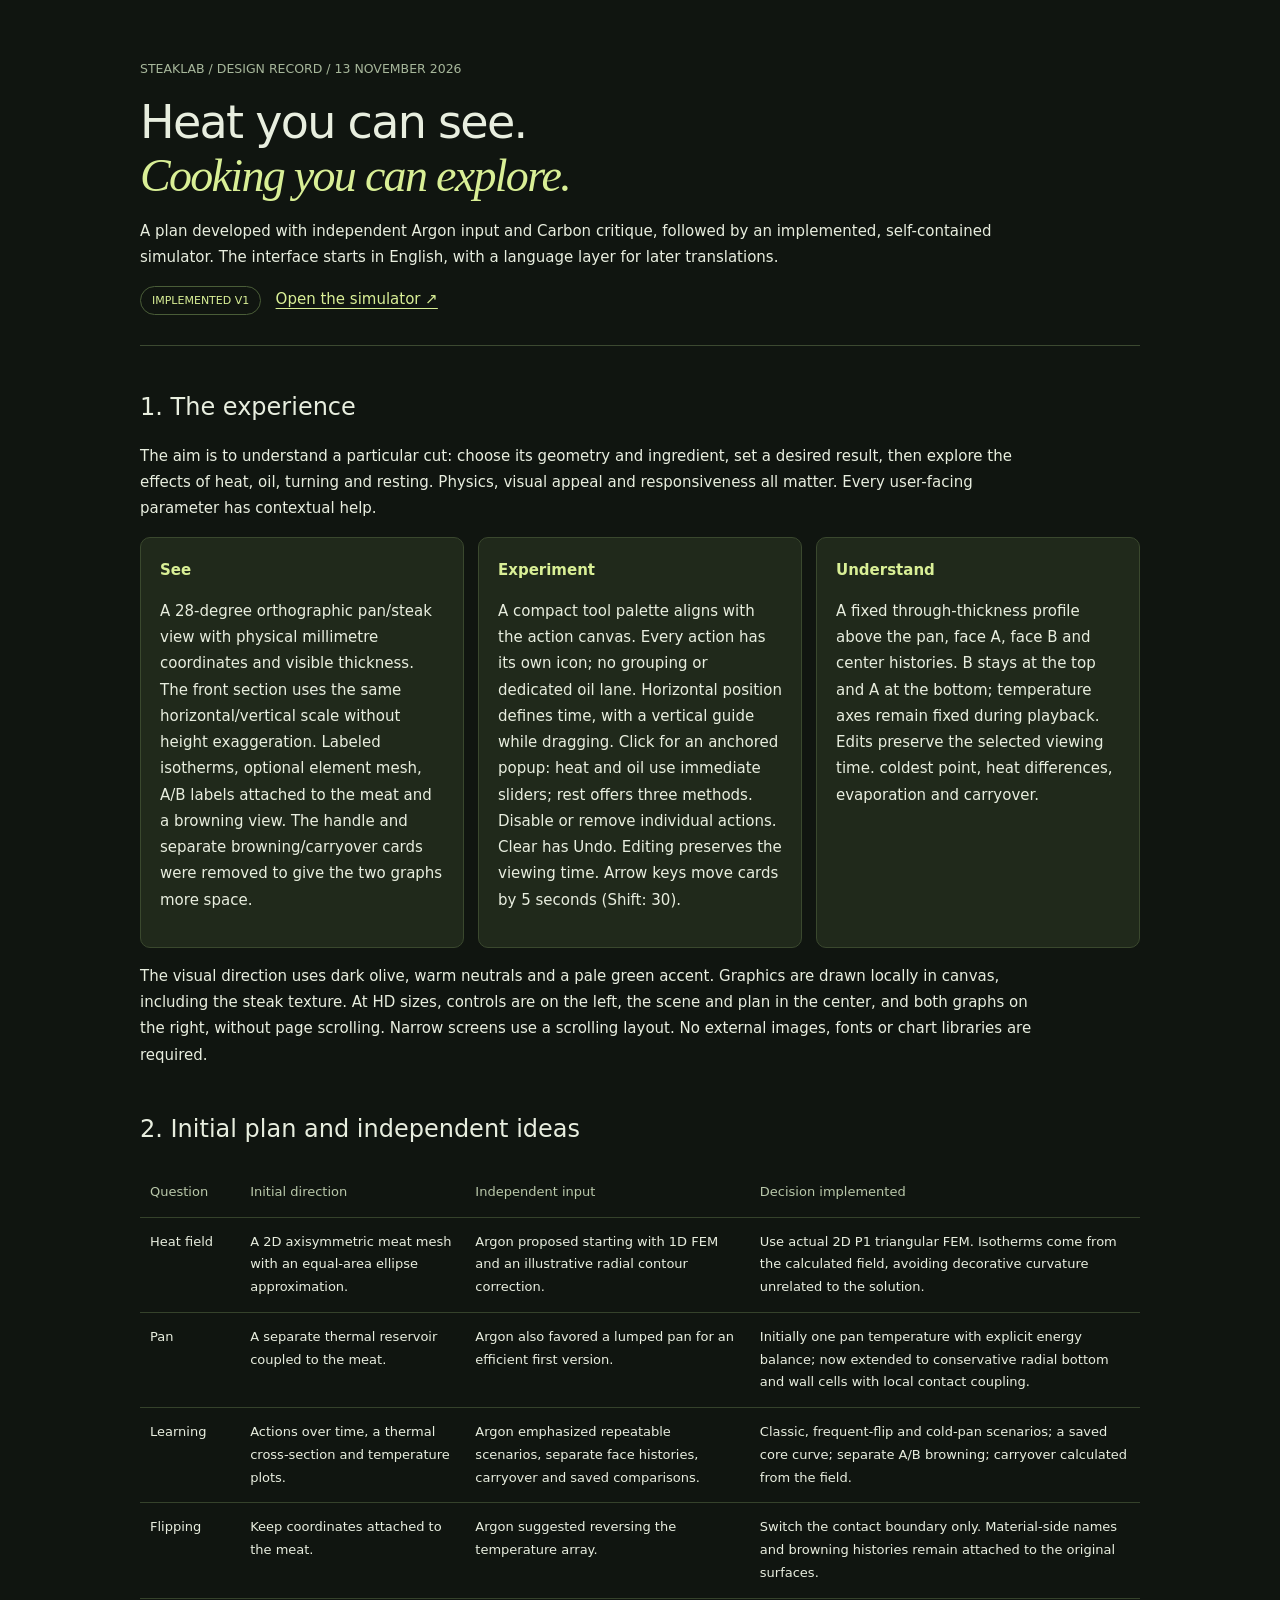
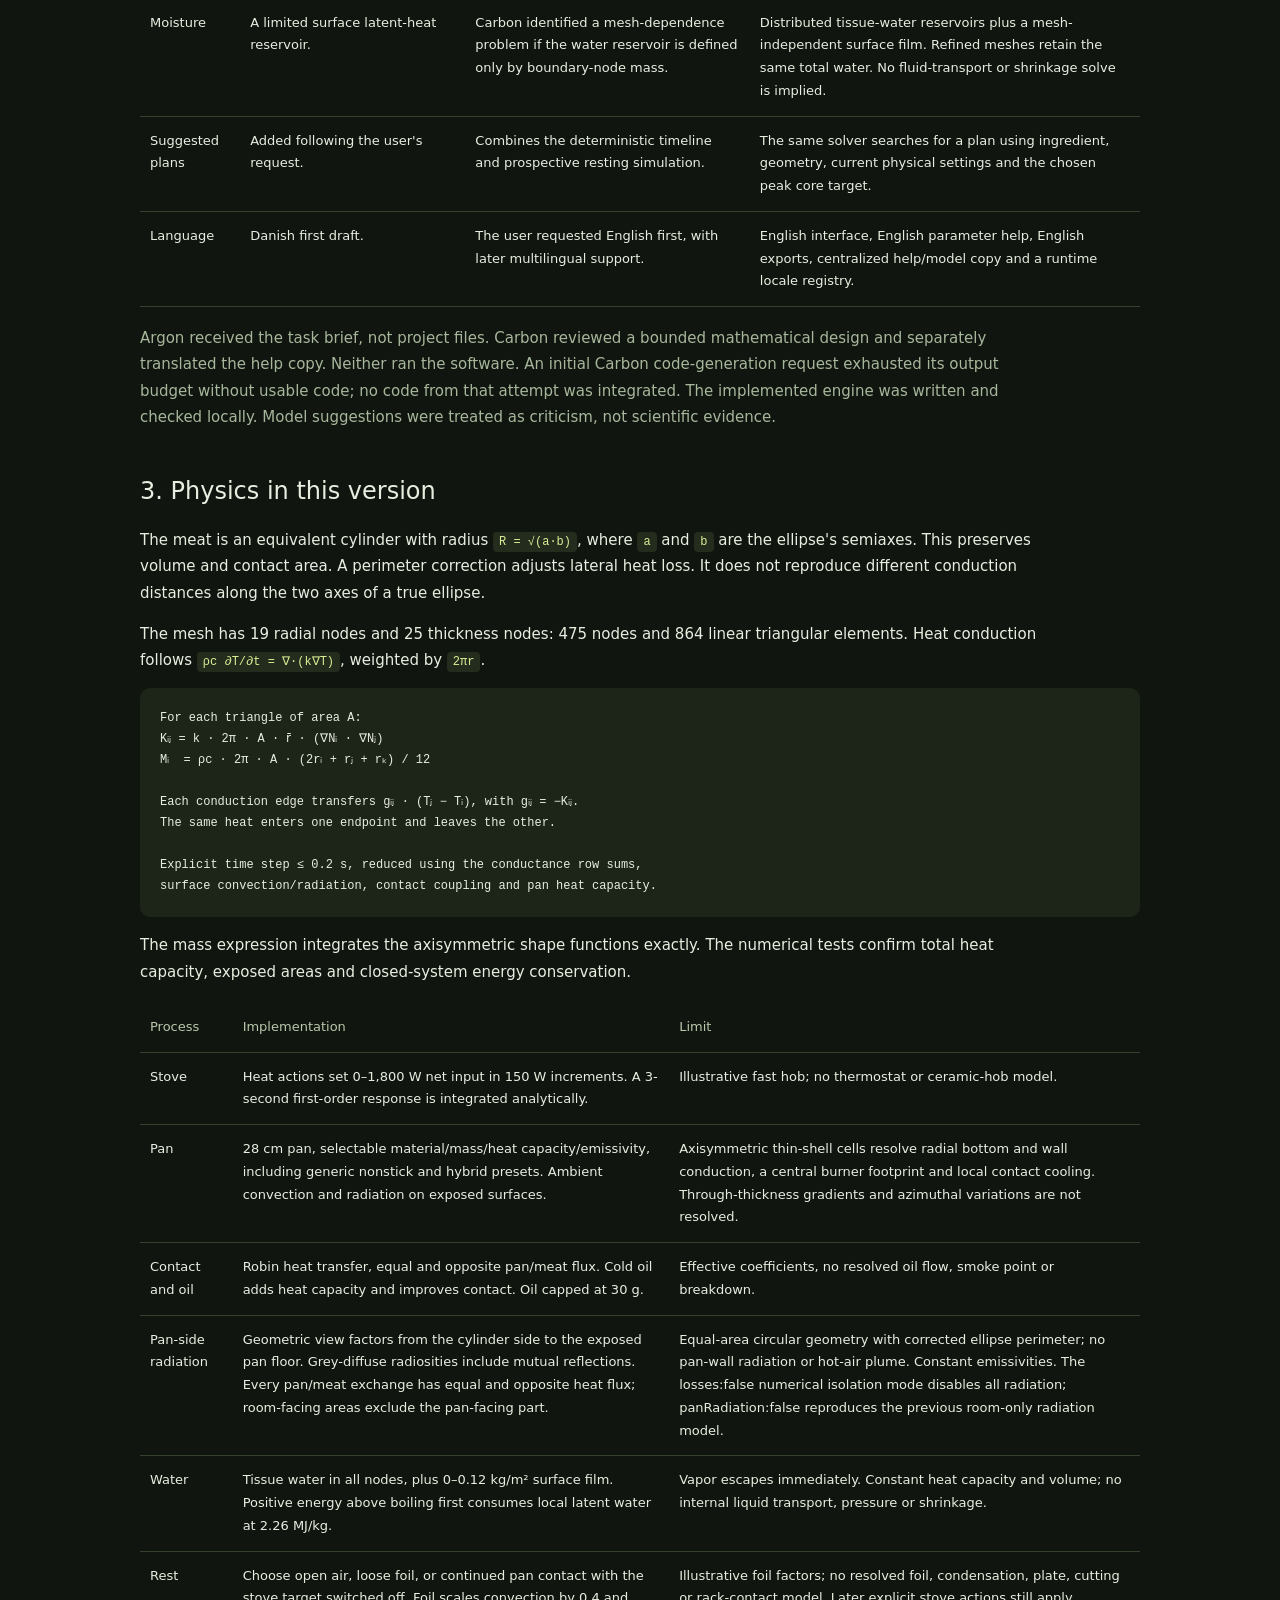
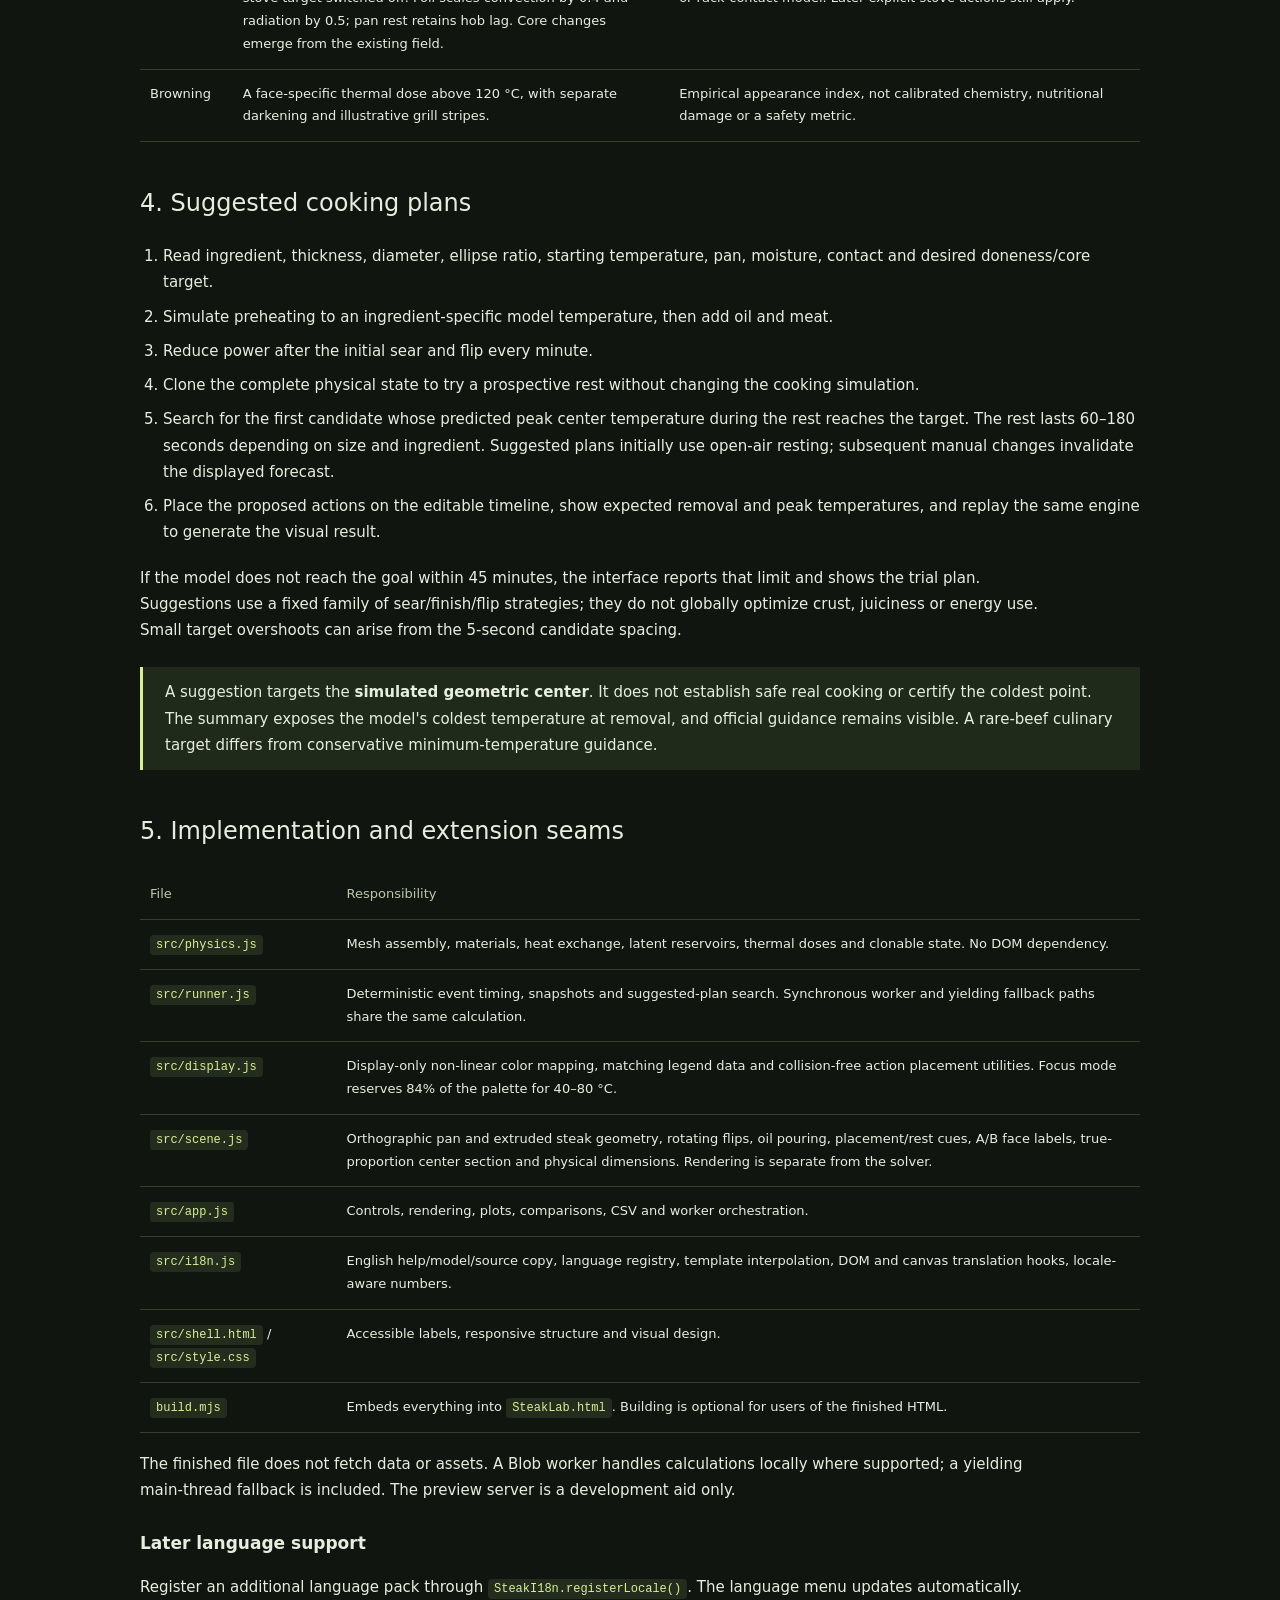
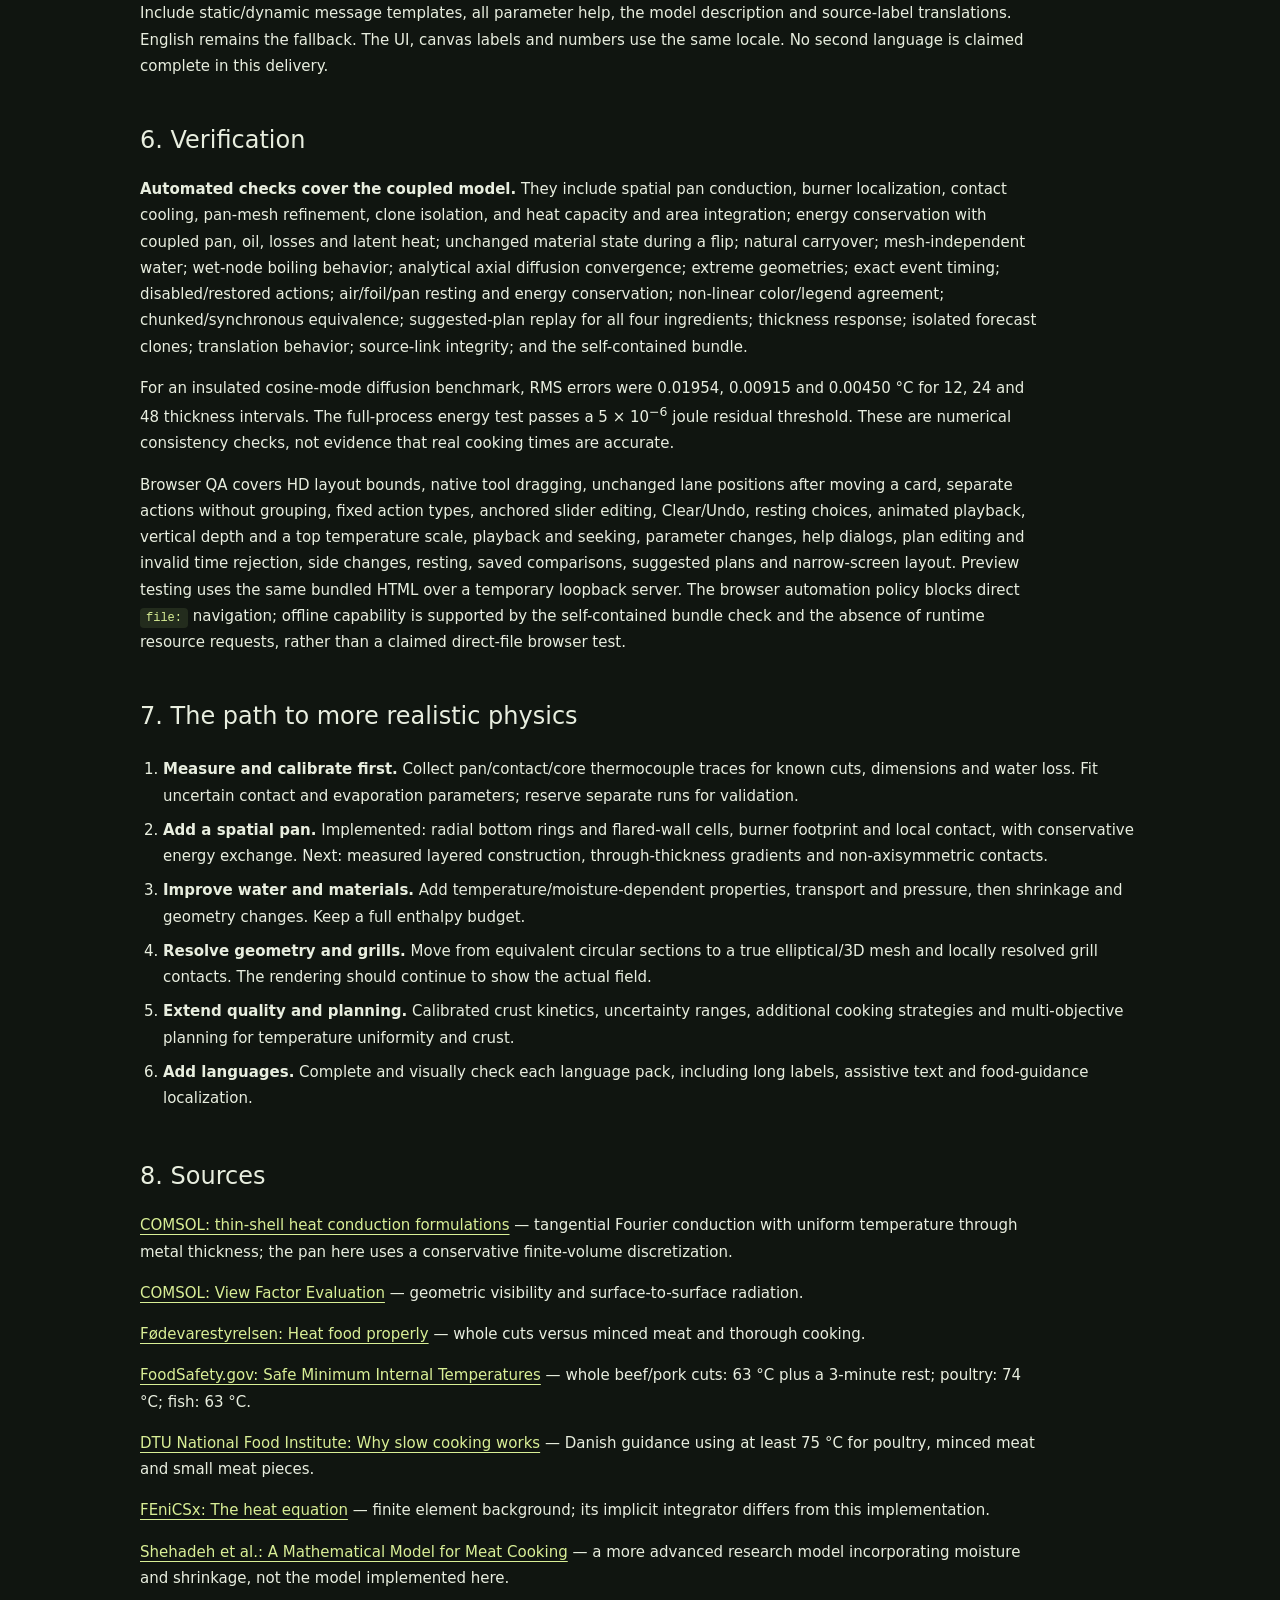
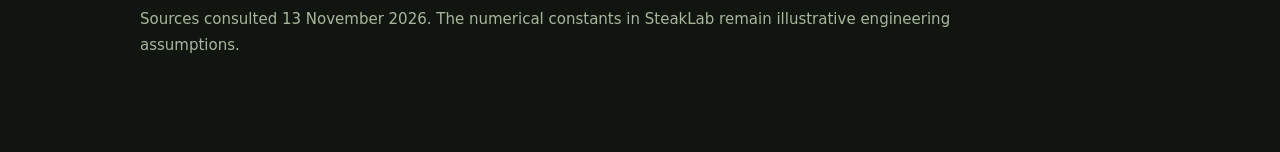
==== commit 856f64b3: "Show waiting meat above pan and hob power in watts" ====
--- a/plan.html
+++ b/plan.html
@@ -10,7 +10,7 @@
 The same heat enters one endpoint and leaves the other.
 
 Explicit time step ≤ 0.2 s, reduced using the conductance row sums,
-surface convection/radiation, contact coupling and pan heat capacity.</pre><p>The mass expression integrates the axisymmetric shape functions exactly. The numerical tests confirm total heat capacity, exposed areas and closed-system energy conservation.</p><table><thead><tr><th>Process</th><th>Implementation</th><th>Limit</th></tr></thead><tbody><tr><td>Stove</td><td>0–12 scales 0–1,800 W net input. A 3-second first-order response is integrated analytically.</td><td>Illustrative fast hob; no thermostat or ceramic-hob model.</td></tr><tr><td>Pan</td><td>28 cm pan, selectable material/mass/heat capacity/emissivity, including generic nonstick and hybrid presets. Ambient convection and radiation on exposed surfaces.</td><td>Axisymmetric thin-shell cells resolve radial bottom and wall conduction, a central burner footprint and local contact cooling. Through-thickness gradients and azimuthal variations are not resolved.</td></tr><tr><td>Contact and oil</td><td>Robin heat transfer, equal and opposite pan/meat flux. Cold oil adds heat capacity and improves contact. Oil capped at 30 g.</td><td>Effective coefficients, no resolved oil flow, smoke point or breakdown.</td></tr><tr><td>Pan-side radiation</td><td>Geometric view factors from the cylinder side to the exposed pan floor. Grey-diffuse radiosities include mutual reflections. Every pan/meat exchange has equal and opposite heat flux; room-facing areas exclude the pan-facing part.</td><td>Equal-area circular geometry with corrected ellipse perimeter; no pan-wall radiation or hot-air plume. Constant emissivities. The losses:false numerical isolation mode disables all radiation; panRadiation:false reproduces the previous room-only radiation model.</td></tr><tr><td>Water</td><td>Tissue water in all nodes, plus 0–0.12 kg/m² surface film. Positive energy above boiling first consumes local latent water at 2.26 MJ/kg.</td><td>Vapor escapes immediately. Constant heat capacity and volume; no internal liquid transport, pressure or shrinkage.</td></tr><tr><td>Rest</td><td>Choose open air, loose foil, or continued pan contact with the stove target switched off. Foil scales convection by 0.4 and radiation by 0.5; pan rest retains hob lag. Core changes emerge from the existing field.</td><td>Illustrative foil factors; no resolved foil, condensation, plate, cutting or rack-contact model. Later explicit stove actions still apply.</td></tr><tr><td>Browning</td><td>A face-specific thermal dose above 120 °C, with separate darkening and illustrative grill stripes.</td><td>Empirical appearance index, not calibrated chemistry, nutritional damage or a safety metric.</td></tr></tbody></table></section>
+surface convection/radiation, contact coupling and pan heat capacity.</pre><p>The mass expression integrates the axisymmetric shape functions exactly. The numerical tests confirm total heat capacity, exposed areas and closed-system energy conservation.</p><table><thead><tr><th>Process</th><th>Implementation</th><th>Limit</th></tr></thead><tbody><tr><td>Stove</td><td>Heat actions set 0–1,800 W net input in 150 W increments. A 3-second first-order response is integrated analytically.</td><td>Illustrative fast hob; no thermostat or ceramic-hob model.</td></tr><tr><td>Pan</td><td>28 cm pan, selectable material/mass/heat capacity/emissivity, including generic nonstick and hybrid presets. Ambient convection and radiation on exposed surfaces.</td><td>Axisymmetric thin-shell cells resolve radial bottom and wall conduction, a central burner footprint and local contact cooling. Through-thickness gradients and azimuthal variations are not resolved.</td></tr><tr><td>Contact and oil</td><td>Robin heat transfer, equal and opposite pan/meat flux. Cold oil adds heat capacity and improves contact. Oil capped at 30 g.</td><td>Effective coefficients, no resolved oil flow, smoke point or breakdown.</td></tr><tr><td>Pan-side radiation</td><td>Geometric view factors from the cylinder side to the exposed pan floor. Grey-diffuse radiosities include mutual reflections. Every pan/meat exchange has equal and opposite heat flux; room-facing areas exclude the pan-facing part.</td><td>Equal-area circular geometry with corrected ellipse perimeter; no pan-wall radiation or hot-air plume. Constant emissivities. The losses:false numerical isolation mode disables all radiation; panRadiation:false reproduces the previous room-only radiation model.</td></tr><tr><td>Water</td><td>Tissue water in all nodes, plus 0–0.12 kg/m² surface film. Positive energy above boiling first consumes local latent water at 2.26 MJ/kg.</td><td>Vapor escapes immediately. Constant heat capacity and volume; no internal liquid transport, pressure or shrinkage.</td></tr><tr><td>Rest</td><td>Choose open air, loose foil, or continued pan contact with the stove target switched off. Foil scales convection by 0.4 and radiation by 0.5; pan rest retains hob lag. Core changes emerge from the existing field.</td><td>Illustrative foil factors; no resolved foil, condensation, plate, cutting or rack-contact model. Later explicit stove actions still apply.</td></tr><tr><td>Browning</td><td>A face-specific thermal dose above 120 °C, with separate darkening and illustrative grill stripes.</td><td>Empirical appearance index, not calibrated chemistry, nutritional damage or a safety metric.</td></tr></tbody></table></section>
 <section><h2>4. Suggested cooking plans</h2><ol><li>Read ingredient, thickness, diameter, ellipse ratio, starting temperature, pan, moisture, contact and desired doneness/core target.</li><li>Simulate preheating to an ingredient-specific model temperature, then add oil and meat.</li><li>Reduce power after the initial sear and flip every minute.</li><li>Clone the complete physical state to try a prospective rest without changing the cooking simulation.</li><li>Search for the first candidate whose predicted peak center temperature during the rest reaches the target. The rest lasts 60–180 seconds depending on size and ingredient. Suggested plans initially use open-air resting; subsequent manual changes invalidate the displayed forecast.</li><li>Place the proposed actions on the editable timeline, show expected removal and peak temperatures, and replay the same engine to generate the visual result.</li></ol><p>If the model does not reach the goal within 45 minutes, the interface reports that limit and shows the trial plan. Suggestions use a fixed family of sear/finish/flip strategies; they do not globally optimize crust, juiciness or energy use. Small target overshoots can arise from the 5-second candidate spacing.</p><div class="callout">A suggestion targets the <b>simulated geometric center</b>. It does not establish safe real cooking or certify the coldest point. The summary exposes the model's coldest temperature at removal, and official guidance remains visible. A rare-beef culinary target differs from conservative minimum-temperature guidance.</div></section>
 <section><h2>5. Implementation and extension seams</h2><table><tr><th>File</th><th>Responsibility</th></tr><tr><td><code>src/physics.js</code></td><td>Mesh assembly, materials, heat exchange, latent reservoirs, thermal doses and clonable state. No DOM dependency.</td></tr><tr><td><code>src/runner.js</code></td><td>Deterministic event timing, snapshots and suggested-plan search. Synchronous worker and yielding fallback paths share the same calculation.</td></tr><tr><td><code>src/display.js</code></td><td>Display-only non-linear color mapping, matching legend data and collision-free action placement utilities. Focus mode reserves 84% of the palette for 40–80 °C.</td></tr><tr><td><code>src/scene.js</code></td><td>Orthographic pan and extruded steak geometry, rotating flips, oil pouring, placement/rest cues, A/B face labels, true-proportion center section and physical dimensions. Rendering is separate from the solver.</td></tr><tr><td><code>src/app.js</code></td><td>Controls, rendering, plots, comparisons, CSV and worker orchestration.</td></tr><tr><td><code>src/i18n.js</code></td><td>English help/model/source copy, language registry, template interpolation, DOM and canvas translation hooks, locale-aware numbers.</td></tr><tr><td><code>src/shell.html</code> / <code>src/style.css</code></td><td>Accessible labels, responsive structure and visual design.</td></tr><tr><td><code>build.mjs</code></td><td>Embeds everything into <code>SteakLab.html</code>. Building is optional for users of the finished HTML.</td></tr></table><p>The finished file does not fetch data or assets. A Blob worker handles calculations locally where supported; a yielding main-thread fallback is included. The preview server is a development aid only.</p><h3>Later language support</h3><p>Register an additional language pack through <code>SteakI18n.registerLocale()</code>. The language menu updates automatically. Include static/dynamic message templates, all parameter help, the model description and source-label translations. English remains the fallback. The UI, canvas labels and numbers use the same locale. No second language is claimed complete in this delivery.</p></section>
 <section><h2>6. Verification</h2><p><b>Automated checks cover the coupled model.</b> They include spatial pan conduction, burner localization, contact cooling, pan-mesh refinement, clone isolation, and heat capacity and area integration; energy conservation with coupled pan, oil, losses and latent heat; unchanged material state during a flip; natural carryover; mesh-independent water; wet-node boiling behavior; analytical axial diffusion convergence; extreme geometries; exact event timing; disabled/restored actions; air/foil/pan resting and energy conservation; non-linear color/legend agreement; chunked/synchronous equivalence; suggested-plan replay for all four ingredients; thickness response; isolated forecast clones; translation behavior; source-link integrity; and the self-contained bundle.</p><p>For an insulated cosine-mode diffusion benchmark, RMS errors were 0.01954, 0.00915 and 0.00450 °C for 12, 24 and 48 thickness intervals. The full-process energy test passes a 5 × 10<sup>−6</sup> joule residual threshold. These are numerical consistency checks, not evidence that real cooking times are accurate.</p><p>Browser QA covers HD layout bounds, native tool dragging, unchanged lane positions after moving a card, separate actions without grouping, fixed action types, anchored slider editing, Clear/Undo, resting choices, animated playback, vertical depth and a top temperature scale, playback and seeking, parameter changes, help dialogs, plan editing and invalid time rejection, side changes, resting, saved comparisons, suggested plans and narrow-screen layout. Preview testing uses the same bundled HTML over a temporary loopback server. The browser automation policy blocks direct <code>file:</code> navigation; offline capability is supported by the self-contained bundle check and the absence of runtime resource requests, rather than a claimed direct-file browser test.</p></section>
